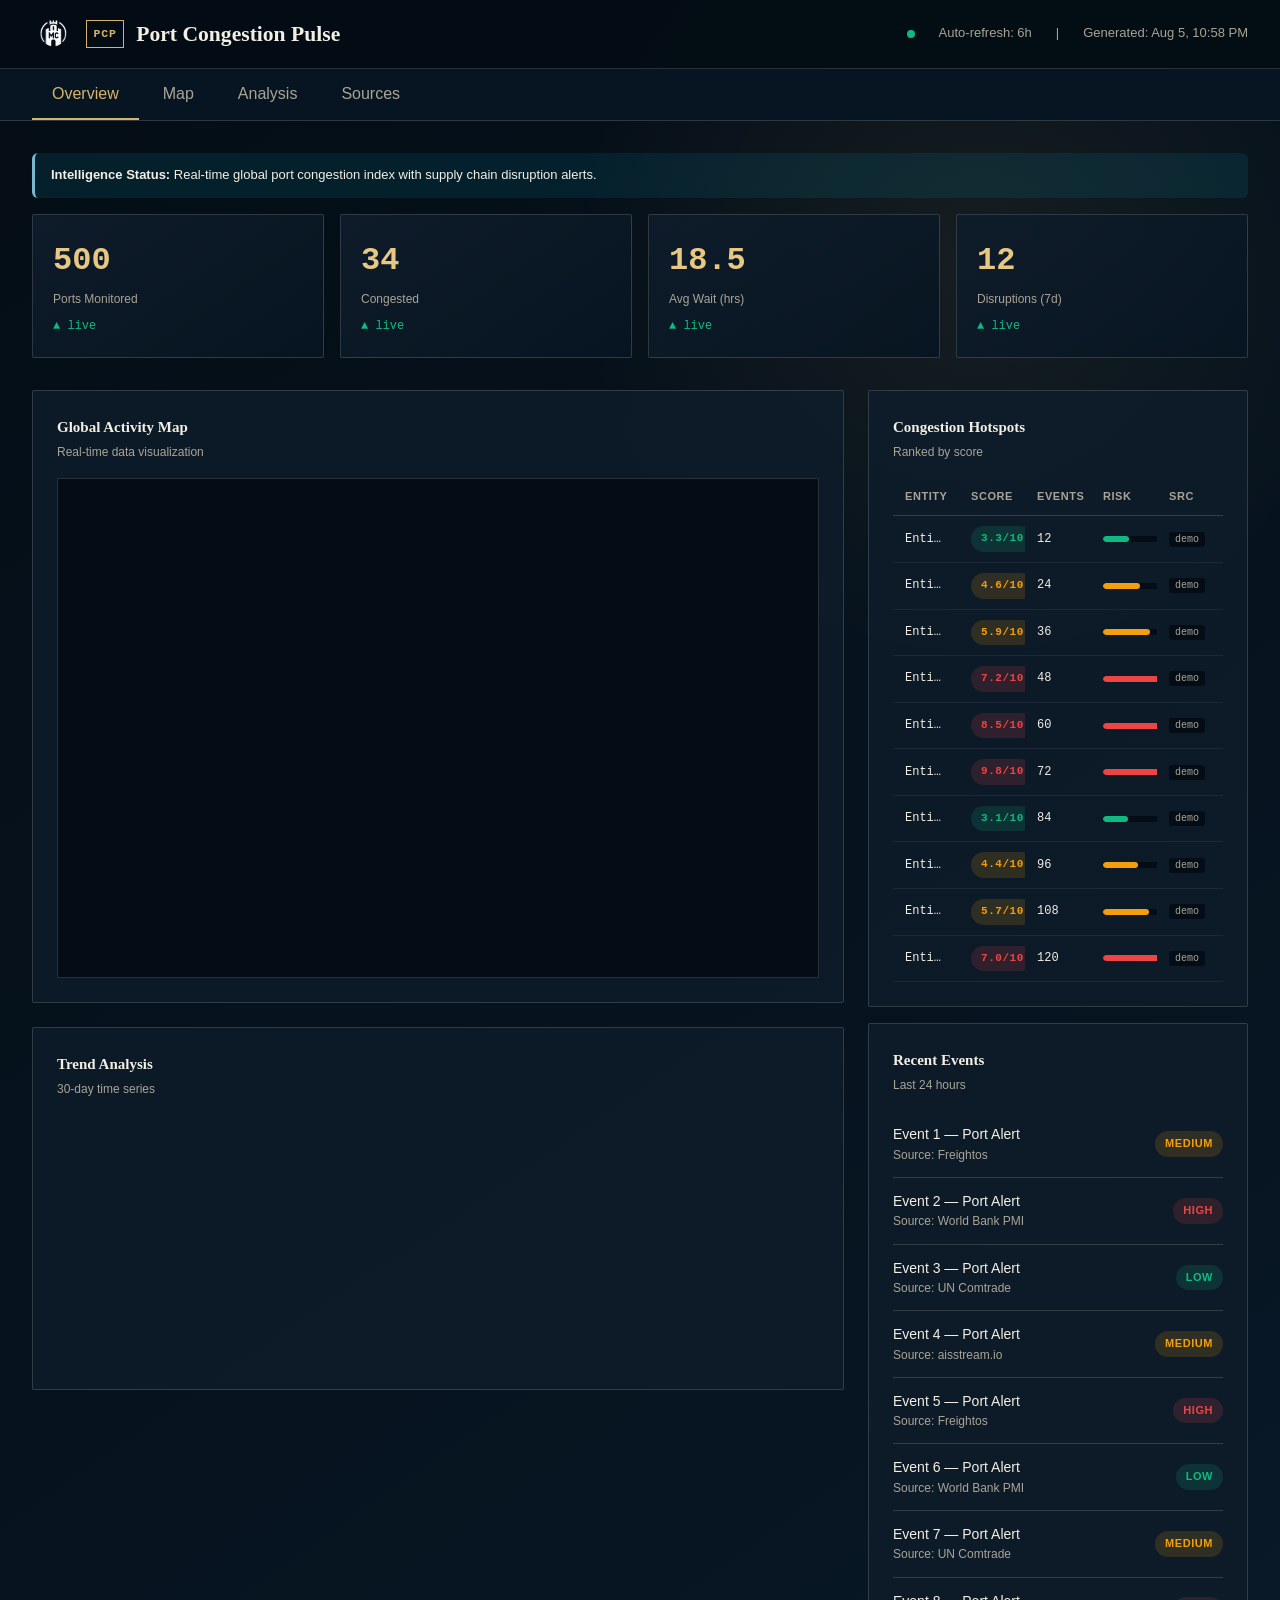
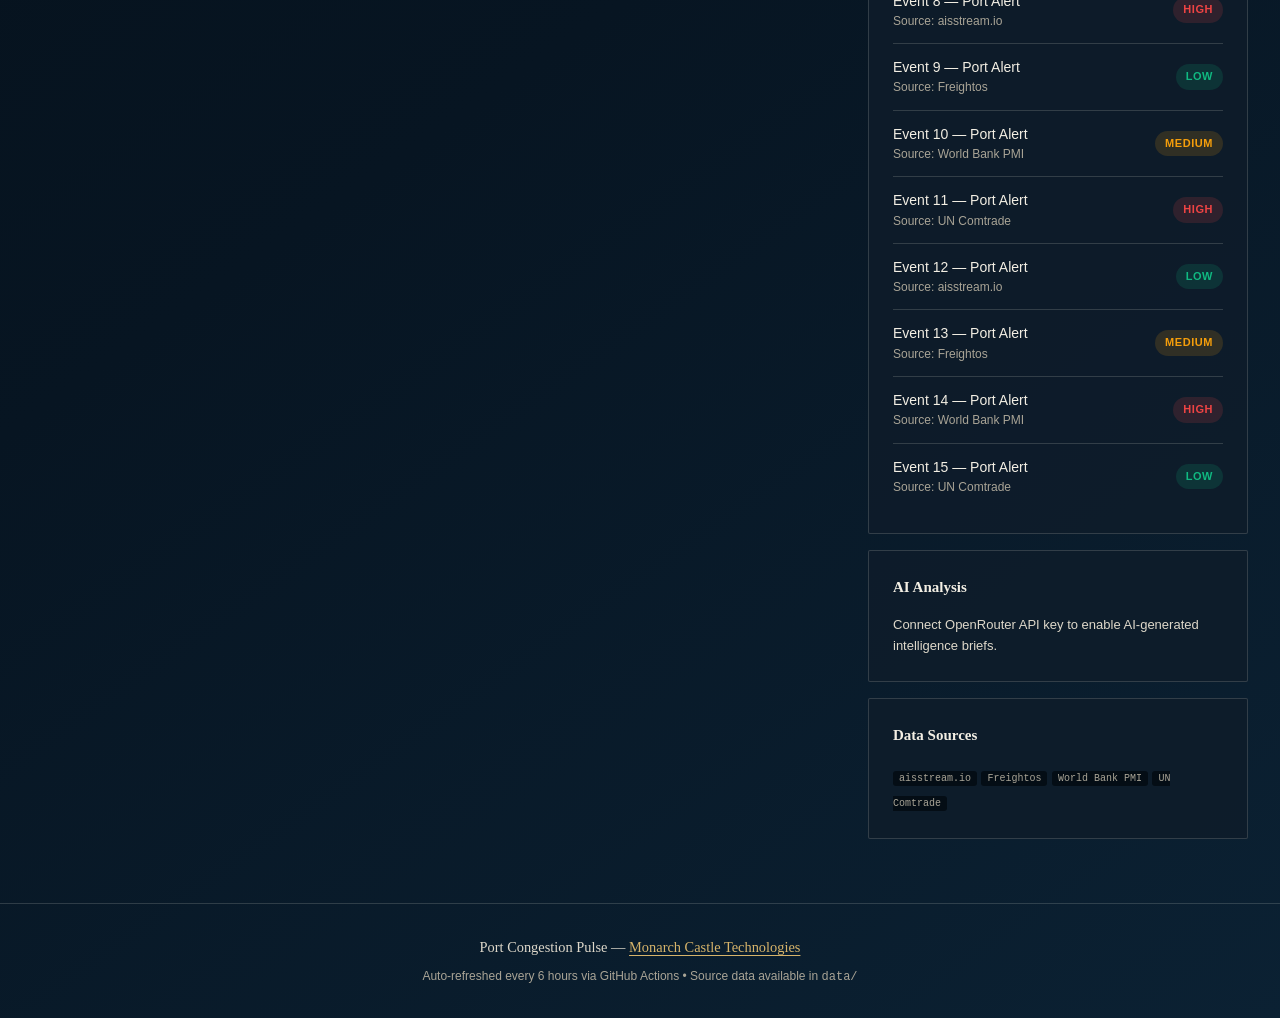
==== index.html @ 61e62e4e "chore: normalize portable repository files" ====
<!DOCTYPE html>
<html lang="en">
<head>
  <meta charset="UTF-8">
  <meta name="viewport" content="width=device-width, initial-scale=1.0">
  <title>Port Congestion Pulse &mdash; MCT Intelligence</title>
  <meta name="description" content="Port congestion, trade-flow, and shipping pressure indicators.">
  <meta name="theme-color" content="#071522">
  <link rel="canonical" href="https://monarchcastletech.github.io/port-congestion-pulse/">
  <link rel="icon" href="assets/mct-mark.png" type="image/png">
  <meta property="og:title" content="Port Congestion Pulse">
  <meta property="og:description" content="Port congestion, trade-flow, and shipping pressure indicators.">
  <meta property="og:type" content="website">
  <meta property="og:url" content="https://monarchcastletech.github.io/port-congestion-pulse/">
  <meta property="og:image" content="https://monarchcastletech.github.io/port-congestion-pulse/assets/mct-mark.png">
  <link rel="stylesheet" href="assets/style.css">
  <script src="https://d3js.org/d3.v7.min.js" defer></script>
</head>
<body data-project="port-congestion-pulse">
  <a class="skip-link" href="#overview">Skip to dashboard</a>
  <header class="header">
    <div class="header-brand">
      <img class="brand-mark" src="assets/mct-mark.png" alt="Monarch Castle Technologies">
      <div class="logo" aria-label="Project code PCP">PCP</div>
      <div>
        <h1>Port Congestion Pulse</h1>
      </div>
    </div>
    <div class="header-meta">
      <div class="live-dot"></div>
      <span>Auto-refresh: 6h</span>
      <span>|</span>
      <span>Generated: <span id="generated-time">&mdash;</span></span>
    </div>
  </header>

  <nav class="nav-tabs" aria-label="Dashboard sections">
    <a class="nav-tab active" href="#overview">Overview</a>
    <a class="nav-tab" href="#map">Map</a>
    <a class="nav-tab" href="#llm-summary">Analysis</a>
    <a class="nav-tab" href="#sources">Sources</a>
  </nav>

  <main class="main" id="overview">
    <div class="alert alert-info">
      <strong>Intelligence Status:</strong> Real-time global port congestion index with supply chain disruption alerts.
    </div>

    <div class="stat-grid">
      <div class="stat-card">
        <div class="stat-value">500</div>
        <div class="stat-label">Ports Monitored</div>
        <div class="stat-delta up">&#9650; live</div>
      </div>
      <div class="stat-card">
        <div class="stat-value">34</div>
        <div class="stat-label">Congested</div>
        <div class="stat-delta up">&#9650; live</div>
      </div>
      <div class="stat-card">
        <div class="stat-value">18.5</div>
        <div class="stat-label">Avg Wait (hrs)</div>
        <div class="stat-delta up">&#9650; live</div>
      </div>
      <div class="stat-card">
        <div class="stat-value">12</div>
        <div class="stat-label">Disruptions (7d)</div>
        <div class="stat-delta up">&#9650; live</div>
      </div>
    </div>

    <div class="grid grid-map">
      <div>
        <div class="card">
          <div class="card-header">
            <div>
              <div class="card-title">Global Activity Map</div>
              <div class="card-subtitle">Real-time data visualization</div>
            </div>
          </div>
          <div class="map-container" id="map"></div>
        </div>

        <div class="card" style="margin-top:1.5rem">
          <div class="card-header">
            <div>
              <div class="card-title">Trend Analysis</div>
              <div class="card-subtitle">30-day time series</div>
            </div>
          </div>
          <div class="chart-container" id="timeseries-chart"></div>
        </div>
      </div>

      <div class="sidebar">
        <div class="card">
          <div class="card-header">
            <div>
              <div class="card-title">Congestion Hotspots</div>
              <div class="card-subtitle">Ranked by score</div>
            </div>
          </div>
          <table class="data-table">
            <thead>
              <tr><th>Entity</th><th>Score</th><th>Events</th><th>Risk</th><th>Src</th></tr>
            </thead>
            <tbody>
          <tr>
            <td>Entity 1</td>
            <td><span class="badge badge-success">3.3/10</span></td>
            <td>12</td>
            <td style="width:120px"><div class="score-bar"><div class="score-bar-fill score-low" style="width:33%"></div></div></td>
            <td><span class="tag-source">demo</span></td>
          </tr>
          <tr>
            <td>Entity 2</td>
            <td><span class="badge badge-warning">4.6/10</span></td>
            <td>24</td>
            <td style="width:120px"><div class="score-bar"><div class="score-bar-fill score-medium" style="width:46%"></div></div></td>
            <td><span class="tag-source">demo</span></td>
          </tr>
          <tr>
            <td>Entity 3</td>
            <td><span class="badge badge-warning">5.9/10</span></td>
            <td>36</td>
            <td style="width:120px"><div class="score-bar"><div class="score-bar-fill score-medium" style="width:59%"></div></div></td>
            <td><span class="tag-source">demo</span></td>
          </tr>
          <tr>
            <td>Entity 4</td>
            <td><span class="badge badge-danger">7.2/10</span></td>
            <td>48</td>
            <td style="width:120px"><div class="score-bar"><div class="score-bar-fill score-high" style="width:72%"></div></div></td>
            <td><span class="tag-source">demo</span></td>
          </tr>
          <tr>
            <td>Entity 5</td>
            <td><span class="badge badge-danger">8.5/10</span></td>
            <td>60</td>
            <td style="width:120px"><div class="score-bar"><div class="score-bar-fill score-high" style="width:85%"></div></div></td>
            <td><span class="tag-source">demo</span></td>
          </tr>
          <tr>
            <td>Entity 6</td>
            <td><span class="badge badge-danger">9.8/10</span></td>
            <td>72</td>
            <td style="width:120px"><div class="score-bar"><div class="score-bar-fill score-high" style="width:98%"></div></div></td>
            <td><span class="tag-source">demo</span></td>
          </tr>
          <tr>
            <td>Entity 7</td>
            <td><span class="badge badge-success">3.1/10</span></td>
            <td>84</td>
            <td style="width:120px"><div class="score-bar"><div class="score-bar-fill score-low" style="width:31%"></div></div></td>
            <td><span class="tag-source">demo</span></td>
          </tr>
          <tr>
            <td>Entity 8</td>
            <td><span class="badge badge-warning">4.4/10</span></td>
            <td>96</td>
            <td style="width:120px"><div class="score-bar"><div class="score-bar-fill score-medium" style="width:44%"></div></div></td>
            <td><span class="tag-source">demo</span></td>
          </tr>
          <tr>
            <td>Entity 9</td>
            <td><span class="badge badge-warning">5.7/10</span></td>
            <td>108</td>
            <td style="width:120px"><div class="score-bar"><div class="score-bar-fill score-medium" style="width:57%"></div></div></td>
            <td><span class="tag-source">demo</span></td>
          </tr>
          <tr>
            <td>Entity 10</td>
            <td><span class="badge badge-danger">7.0/10</span></td>
            <td>120</td>
            <td style="width:120px"><div class="score-bar"><div class="score-bar-fill score-high" style="width:70%"></div></div></td>
            <td><span class="tag-source">demo</span></td>
          </tr>
            </tbody>
          </table>
        </div>

        <div class="card">
          <div class="card-header">
            <div>
              <div class="card-title">Recent Events</div>
              <div class="card-subtitle">Last 24 hours</div>
            </div>
          </div>
          <div class="list-item">
            <div>
              <div class="list-item-title">Event 1 &mdash; Port Alert</div>
              <div class="list-item-meta">Source: Freightos</div>
            </div>
            <span class="badge badge-warning">medium</span>
          </div>
          <div class="list-item">
            <div>
              <div class="list-item-title">Event 2 &mdash; Port Alert</div>
              <div class="list-item-meta">Source: World Bank PMI</div>
            </div>
            <span class="badge badge-danger">high</span>
          </div>
          <div class="list-item">
            <div>
              <div class="list-item-title">Event 3 &mdash; Port Alert</div>
              <div class="list-item-meta">Source: UN Comtrade</div>
            </div>
            <span class="badge badge-success">low</span>
          </div>
          <div class="list-item">
            <div>
              <div class="list-item-title">Event 4 &mdash; Port Alert</div>
              <div class="list-item-meta">Source: aisstream.io</div>
            </div>
            <span class="badge badge-warning">medium</span>
          </div>
          <div class="list-item">
            <div>
              <div class="list-item-title">Event 5 &mdash; Port Alert</div>
              <div class="list-item-meta">Source: Freightos</div>
            </div>
            <span class="badge badge-danger">high</span>
          </div>
          <div class="list-item">
            <div>
              <div class="list-item-title">Event 6 &mdash; Port Alert</div>
              <div class="list-item-meta">Source: World Bank PMI</div>
            </div>
            <span class="badge badge-success">low</span>
          </div>
          <div class="list-item">
            <div>
              <div class="list-item-title">Event 7 &mdash; Port Alert</div>
              <div class="list-item-meta">Source: UN Comtrade</div>
            </div>
            <span class="badge badge-warning">medium</span>
          </div>
          <div class="list-item">
            <div>
              <div class="list-item-title">Event 8 &mdash; Port Alert</div>
              <div class="list-item-meta">Source: aisstream.io</div>
            </div>
            <span class="badge badge-danger">high</span>
          </div>
          <div class="list-item">
            <div>
              <div class="list-item-title">Event 9 &mdash; Port Alert</div>
              <div class="list-item-meta">Source: Freightos</div>
            </div>
            <span class="badge badge-success">low</span>
          </div>
          <div class="list-item">
            <div>
              <div class="list-item-title">Event 10 &mdash; Port Alert</div>
              <div class="list-item-meta">Source: World Bank PMI</div>
            </div>
            <span class="badge badge-warning">medium</span>
          </div>
          <div class="list-item">
            <div>
              <div class="list-item-title">Event 11 &mdash; Port Alert</div>
              <div class="list-item-meta">Source: UN Comtrade</div>
            </div>
            <span class="badge badge-danger">high</span>
          </div>
          <div class="list-item">
            <div>
              <div class="list-item-title">Event 12 &mdash; Port Alert</div>
              <div class="list-item-meta">Source: aisstream.io</div>
            </div>
            <span class="badge badge-success">low</span>
          </div>
          <div class="list-item">
            <div>
              <div class="list-item-title">Event 13 &mdash; Port Alert</div>
              <div class="list-item-meta">Source: Freightos</div>
            </div>
            <span class="badge badge-warning">medium</span>
          </div>
          <div class="list-item">
            <div>
              <div class="list-item-title">Event 14 &mdash; Port Alert</div>
              <div class="list-item-meta">Source: World Bank PMI</div>
            </div>
            <span class="badge badge-danger">high</span>
          </div>
          <div class="list-item">
            <div>
              <div class="list-item-title">Event 15 &mdash; Port Alert</div>
              <div class="list-item-meta">Source: UN Comtrade</div>
            </div>
            <span class="badge badge-success">low</span>
          </div>
        </div>

        <div class="card">
          <div class="card-header">
            <div class="card-title">AI Analysis</div>
          </div>
          <div id="llm-summary" style="font-size:0.8125rem;color:var(--text-secondary)">
            <p>Connect OpenRouter API key to enable AI-generated intelligence briefs.</p>
          </div>
        </div>

        <div class="card">
          <div class="card-header">
            <div class="card-title" id="sources">Data Sources</div>
          </div>
              <span class="tag-source">aisstream.io</span>
              <span class="tag-source">Freightos</span>
              <span class="tag-source">World Bank PMI</span>
              <span class="tag-source">UN Comtrade</span>        </div>
      </div>
    </div>
  </main>

  <footer class="footer">
    <p>Port Congestion Pulse &mdash; <a href="https://monarchcastle.tech/">Monarch Castle Technologies</a></p>
    <p style="margin-top:0.5rem">Auto-refreshed every 6 hours via GitHub Actions &bull; Source data available in <code>data/</code></p>
  </footer>

  <script src="assets/app.js"></script>
</body>
</html>
---- assets/style.css ----
:root {
  --bg-primary: #040d15;
  --bg-secondary: #071522;
  --bg-card: #0f1c2a;
  --bg-hover: #15283a;
  --border: rgba(243, 239, 228, 0.16);
  --text-primary: #f3efe4;
  --text-secondary: #ded8ca;
  --text-muted: #a9a496;
  --accent: #d7b46a;
  --accent-hover: #e7c882;
  --danger: #ef4444;
  --warning: #f59e0b;
  --success: #10b981;
  --info: #77b8cf;
  --font-mono: 'JetBrains Mono', 'Fira Code', monospace;
  --font-sans: Inter, 'Helvetica Neue', Arial, ui-sans-serif, system-ui, sans-serif;
  --font-serif: 'Iowan Old Style', 'Palatino Linotype', 'Book Antiqua', Palatino, Georgia, serif;
  --radius: 2px;
  --shadow: 0 2rem 5rem rgba(0, 0, 0, 0.3);
}

*, *::before, *::after { box-sizing: border-box; margin: 0; padding: 0; }

body {
  font-family: var(--font-sans);
  background:
    radial-gradient(circle at 76% 10%, rgba(215, 180, 106, 0.08), transparent 25rem),
    linear-gradient(145deg, var(--bg-primary), #071522 58%, #0b2133);
  color: var(--text-primary);
  line-height: 1.6;
  min-height: 100vh;
}

a { color: var(--accent); text-decoration: none; }
a:hover { color: var(--accent-hover); }
a:focus-visible, button:focus-visible { outline: 3px solid var(--accent-hover); outline-offset: 3px; }

.header {
  background: rgba(4, 13, 21, 0.94);
  border-bottom: 1px solid var(--border);
  padding: 0.8rem 2rem;
  display: flex;
  align-items: center;
  justify-content: space-between;
  position: sticky;
  top: 0;
  z-index: 100;
}

.header-brand {
  display: flex;
  align-items: center;
  gap: 0.75rem;
}

.header-brand h1 {
  font-family: var(--font-serif);
  font-size: 1.35rem;
  font-weight: 600;
  color: var(--text-primary);
}

.brand-mark {
  width: 42px;
  height: 42px;
  object-fit: contain;
  flex: 0 0 auto;
}

.header-brand .logo {
  min-width: 36px;
  height: 28px;
  border: 1px solid var(--accent);
  border-radius: 0;
  display: flex;
  align-items: center;
  justify-content: center;
  font-weight: 800;
  padding: 0 0.4rem;
  font-size: 0.72rem;
  font-family: var(--font-mono);
  letter-spacing: 0.08em;
  color: var(--accent);
}

.header-meta {
  display: flex;
  align-items: center;
  gap: 1.5rem;
  font-size: 0.8125rem;
  color: var(--text-muted);
}

.header-meta .live-dot {
  width: 8px;
  height: 8px;
  background: var(--success);
  border-radius: 50%;
  animation: pulse 2s infinite;
}

@keyframes pulse {
  0%, 100% { opacity: 1; }
  50% { opacity: 0.4; }
}

.nav-tabs {
  display: flex;
  gap: 0.25rem;
  background: var(--bg-secondary);
  border-bottom: 1px solid var(--border);
  padding: 0 2rem;
}

.nav-tab {
  padding: 0.75rem 1.25rem;
  font-size: 0.875rem;
  color: var(--text-muted);
  border-bottom: 2px solid transparent;
  cursor: pointer;
  border-top: 0;
  border-left: 0;
  border-right: 0;
  background: transparent;
  font: inherit;
  transition: all 0.2s;
}

.nav-tab:hover { color: var(--text-primary); }
.nav-tab.active { color: var(--accent); border-bottom-color: var(--accent); }

.main { padding: 2rem; max-width: 1600px; margin: 0 auto; overflow-x: hidden; }

.grid { display: grid; gap: 1.5rem; }
.grid-2 { grid-template-columns: repeat(2, 1fr); }
.grid-3 { grid-template-columns: repeat(3, 1fr); }
.grid-4 { grid-template-columns: repeat(4, 1fr); }
.grid-map { grid-template-columns: 1fr 380px; align-items: start; min-width: 0; }
.grid-map > div:first-child { min-width: 0; overflow: hidden; }

@media (max-width: 1024px) {
  .grid-2, .grid-3, .grid-4 { grid-template-columns: 1fr; }
  .grid-map { grid-template-columns: 1fr; }
}

.card {
  background: rgba(15, 28, 42, 0.86);
  border: 1px solid var(--border);
  border-radius: var(--radius);
  padding: 1.5rem;
  overflow-x: auto;
}

.card-header {
  display: flex;
  align-items: center;
  justify-content: space-between;
  margin-bottom: 1rem;
}

.card-title {
  font-family: var(--font-serif);
  font-size: 0.9375rem;
  font-weight: 600;
  color: var(--text-primary);
}

.card-subtitle {
  font-size: 0.75rem;
  color: var(--text-muted);
  margin-top: 0.25rem;
}

.stat-grid {
  display: grid;
  grid-template-columns: repeat(4, 1fr);
  gap: 1rem;
  margin-bottom: 2rem;
}

@media (max-width: 768px) { .stat-grid { grid-template-columns: repeat(2, 1fr); } }

.stat-card {
  background: linear-gradient(145deg, rgba(15, 28, 42, 0.96), rgba(7, 21, 34, 0.9));
  border: 1px solid var(--border);
  border-radius: var(--radius);
  padding: 1.25rem;
}

.stat-value {
  font-size: 2rem;
  font-weight: 700;
  color: var(--accent-hover);
  font-family: var(--font-mono);
}

.stat-label {
  font-size: 0.75rem;
  color: var(--text-muted);
  margin-top: 0.25rem;
}

.stat-delta {
  font-size: 0.75rem;
  margin-top: 0.5rem;
  font-family: var(--font-mono);
}

.stat-delta.up { color: var(--success); }
.stat-delta.down { color: var(--danger); }
.stat-delta.neutral { color: var(--text-muted); }

.badge {
  display: inline-flex;
  align-items: center;
  gap: 0.375rem;
  padding: 0.25rem 0.625rem;
  font-size: 0.6875rem;
  font-weight: 600;
  border-radius: 999px;
  text-transform: uppercase;
  letter-spacing: 0.05em;
}

.badge-danger { background: rgba(239,68,68,0.15); color: var(--danger); }
.badge-warning { background: rgba(245,158,11,0.15); color: var(--warning); }
.badge-success { background: rgba(16,185,129,0.15); color: var(--success); }
.badge-info { background: rgba(6,182,212,0.15); color: var(--info); }

.map-container {
  background: var(--bg-primary);
  border: 1px solid var(--border);
  border-radius: var(--radius);
  height: 500px;
  position: relative;
  overflow: hidden;
  width: 100%;
}

.map-container svg { width: 100%; height: 100%; }

.sidebar {
  display: flex;
  flex-direction: column;
  gap: 1rem;
  min-width: 0;
}

.list-item {
  display: flex;
  align-items: center;
  justify-content: space-between;
  padding: 0.75rem 0;
  border-bottom: 1px solid var(--border);
}

.list-item:last-child { border-bottom: none; }

.list-item-title { font-size: 0.875rem; font-weight: 500; overflow: hidden; text-overflow: ellipsis; white-space: nowrap; max-width: 220px; }
.list-item-meta { font-size: 0.75rem; color: var(--text-muted); }

.data-table {
  width: 100%;
  border-collapse: collapse;
  font-size: 0.8125rem;
  table-layout: fixed;
}

.data-table th {
  text-align: left;
  padding: 0.625rem 0.75rem;
  color: var(--text-muted);
  font-weight: 600;
  font-size: 0.6875rem;
  text-transform: uppercase;
  letter-spacing: 0.05em;
  border-bottom: 1px solid var(--border);
}

.data-table td {
  padding: 0.625rem 0.75rem;
  border-bottom: 1px solid rgba(45,55,72,0.5);
  font-family: var(--font-mono);
  font-size: 0.75rem;
  max-width: 180px;
  overflow: hidden;
  text-overflow: ellipsis;
  white-space: nowrap;
}

.data-table tr:hover td { background: var(--bg-hover); }

.score-bar {
  height: 6px;
  background: var(--bg-primary);
  border-radius: 3px;
  overflow: hidden;
  flex: 1;
  min-width: 80px;
}

.score-bar-fill {
  height: 100%;
  border-radius: 3px;
  transition: width 0.5s ease;
}

.score-high { background: var(--danger); }
.score-medium { background: var(--warning); }
.score-low { background: var(--success); }

.chart-container {
  height: 250px;
  position: relative;
}

.chart-container svg { width: 100%; height: 100%; }
.chart-empty { display: grid; height: 100%; place-items: center; color: var(--text-muted); font-family: var(--font-mono); font-size: 0.75rem; }

.footer {
  text-align: center;
  padding: 2rem;
  color: var(--text-muted);
  font-size: 0.75rem;
  border-top: 1px solid var(--border);
  margin-top: 2rem;
}

.footer p:first-child { color: var(--text-secondary); font-family: var(--font-serif); font-size: 0.9rem; }
.footer a { text-decoration: underline; text-underline-offset: 0.2em; }

.tag-source {
  font-size: 0.625rem;
  color: var(--text-muted);
  font-family: var(--font-mono);
  background: var(--bg-primary);
  padding: 0.125rem 0.375rem;
  border-radius: 3px;
}

.btn {
  display: inline-flex;
  align-items: center;
  gap: 0.5rem;
  padding: 0.5rem 1rem;
  font-size: 0.8125rem;
  font-weight: 500;
  border-radius: 6px;
  border: 1px solid var(--border);
  background: var(--bg-card);
  color: var(--text-primary);
  cursor: pointer;
  transition: all 0.2s;
}

.btn:hover { background: var(--bg-hover); border-color: var(--accent); }
.btn-primary { background: var(--accent); border-color: var(--accent); color: white; }
.btn-primary:hover { background: var(--accent-hover); }

.alert {
  padding: 0.75rem 1rem;
  border-radius: 6px;
  font-size: 0.8125rem;
  margin-bottom: 1rem;
  border-left: 3px solid;
}

.alert-info { background: rgba(6,182,212,0.1); border-color: var(--info); }
.alert-warning { background: rgba(245,158,11,0.1); border-color: var(--warning); }
.alert-danger { background: rgba(239,68,68,0.1); border-color: var(--danger); }

.axis text { fill: var(--text-muted); font-size: 10px; }
.axis path, .axis line { stroke: var(--border); }

.tooltip {
  position: absolute;
  background: var(--bg-secondary);
  border: 1px solid var(--border);
  border-radius: 6px;
  padding: 0.75rem;
  font-size: 0.75rem;
  pointer-events: none;
  z-index: 1000;
  box-shadow: var(--shadow);
  max-width: 250px;
}

.skip-link { position: fixed; left: 1rem; top: -5rem; z-index: 1001; padding: 0.75rem 1rem; color: var(--bg-primary); background: var(--accent-hover); }
.skip-link:focus { top: 1rem; }

@media (max-width: 720px) {
  .header { position: static; padding: 0.8rem 1rem; align-items: flex-start; }
  .header-meta { gap: 0.6rem; flex-wrap: wrap; justify-content: flex-end; }
  .header-meta span:nth-of-type(2) { display: none; }
  .nav-tabs { padding: 0 0.5rem; overflow-x: auto; }
  .nav-tab { padding: 0.7rem 0.9rem; white-space: nowrap; }
  .main { padding: 1rem; }
  .card { padding: 1rem; }
}

@media (prefers-reduced-motion: reduce) {
  *, *::before, *::after { scroll-behavior: auto !important; animation-duration: 0.01ms !important; animation-iteration-count: 1 !important; transition-duration: 0.01ms !important; }
}
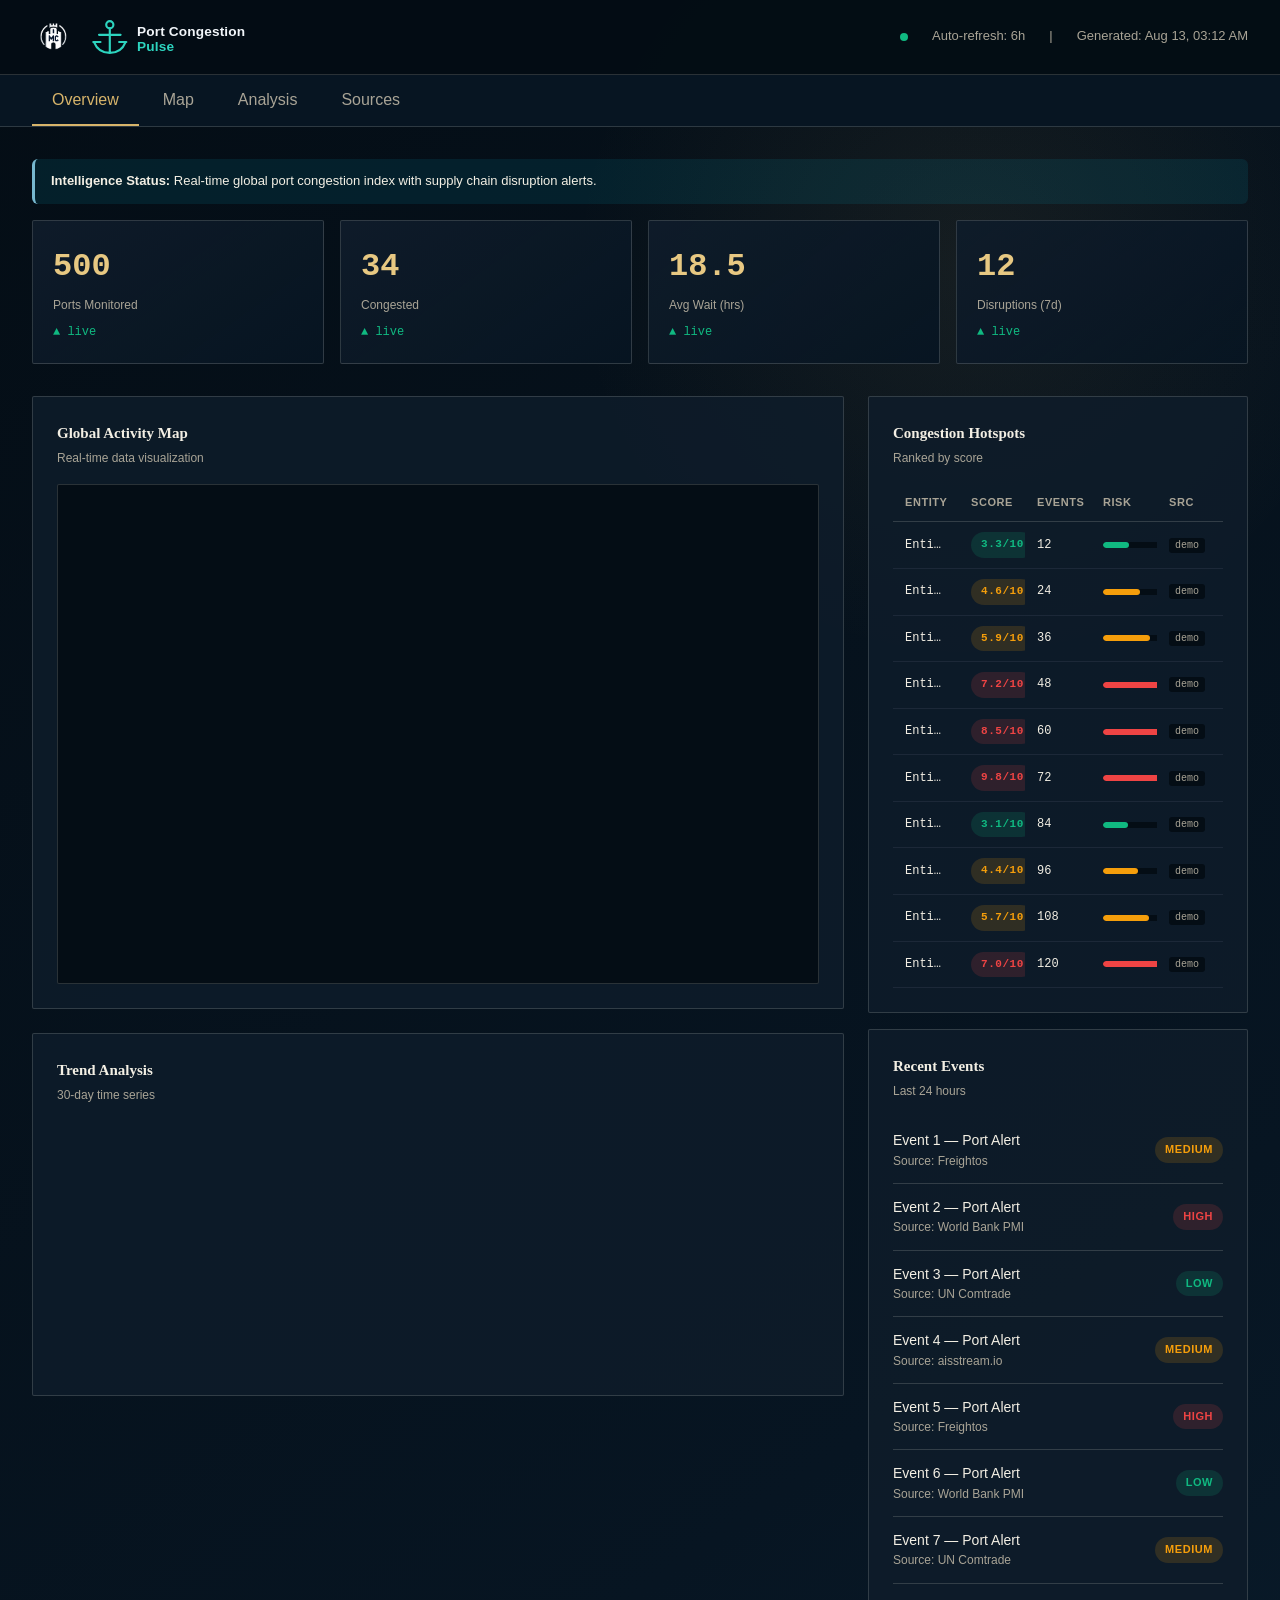
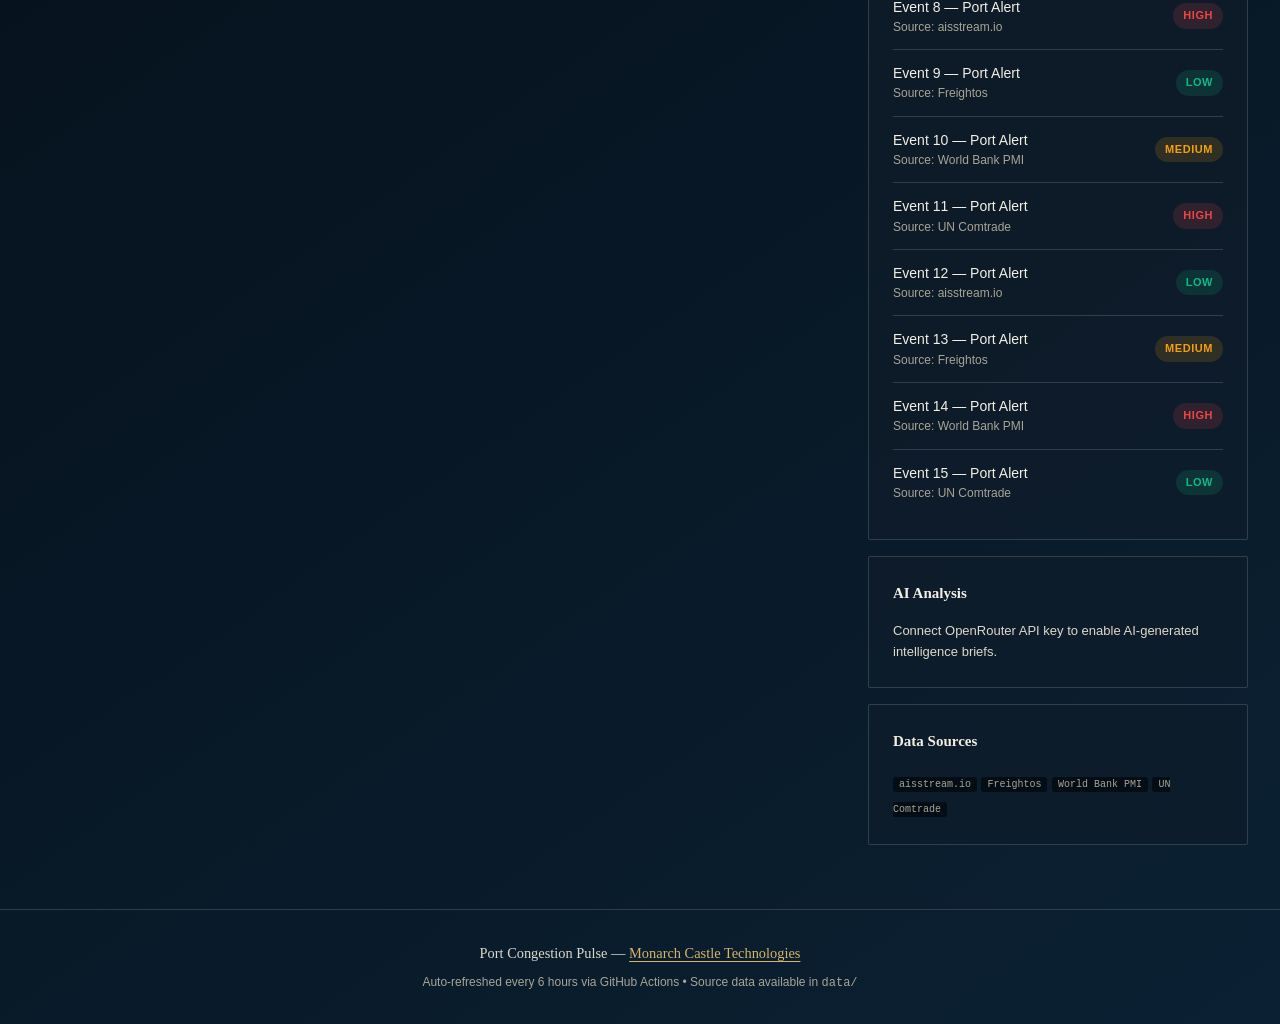
==== commit 02d636ce: "feat: add product identity and deployment guard" ====
--- a/index.html
+++ b/index.html
@@ -7,7 +7,7 @@
   <meta name="description" content="Port congestion, trade-flow, and shipping pressure indicators.">
   <meta name="theme-color" content="#071522">
   <link rel="canonical" href="https://monarchcastletech.github.io/port-congestion-pulse/">
-  <link rel="icon" href="assets/mct-mark.png" type="image/png">
+  <link rel="icon" href="assets/product-logo.svg" type="image/svg+xml">
   <meta property="og:title" content="Port Congestion Pulse">
   <meta property="og:description" content="Port congestion, trade-flow, and shipping pressure indicators.">
   <meta property="og:type" content="website">
@@ -21,9 +21,9 @@
   <header class="header">
     <div class="header-brand">
       <img class="brand-mark" src="assets/mct-mark.png" alt="Monarch Castle Technologies">
-      <div class="logo" aria-label="Project code PCP">PCP</div>
+      <img class="product-logo" src="assets/product-logo.svg" alt="Port Congestion Pulse">
       <div>
-        <h1>Port Congestion Pulse</h1>
+        <h1 class="visually-hidden">Port Congestion Pulse</h1>
       </div>
     </div>
     <div class="header-meta">
--- a/assets/style.css
+++ b/assets/style.css
@@ -68,21 +68,8 @@
   flex: 0 0 auto;
 }
 
-.header-brand .logo {
-  min-width: 36px;
-  height: 28px;
-  border: 1px solid var(--accent);
-  border-radius: 0;
-  display: flex;
-  align-items: center;
-  justify-content: center;
-  font-weight: 800;
-  padding: 0 0.4rem;
-  font-size: 0.72rem;
-  font-family: var(--font-mono);
-  letter-spacing: 0.08em;
-  color: var(--accent);
-}
+.product-logo { width: clamp(180px, 23vw, 260px); height: 48px; object-fit: contain; object-position: left center; }
+.visually-hidden { position: absolute; width: 1px; height: 1px; padding: 0; margin: -1px; overflow: hidden; clip: rect(0 0 0 0); white-space: nowrap; border: 0; }
 
 .header-meta {
   display: flex;
@@ -391,6 +378,7 @@
 
 @media (max-width: 720px) {
   .header { position: static; padding: 0.8rem 1rem; align-items: flex-start; }
+  .product-logo { width: clamp(150px, 48vw, 220px); height: 42px; }
   .header-meta { gap: 0.6rem; flex-wrap: wrap; justify-content: flex-end; }
   .header-meta span:nth-of-type(2) { display: none; }
   .nav-tabs { padding: 0 0.5rem; overflow-x: auto; }
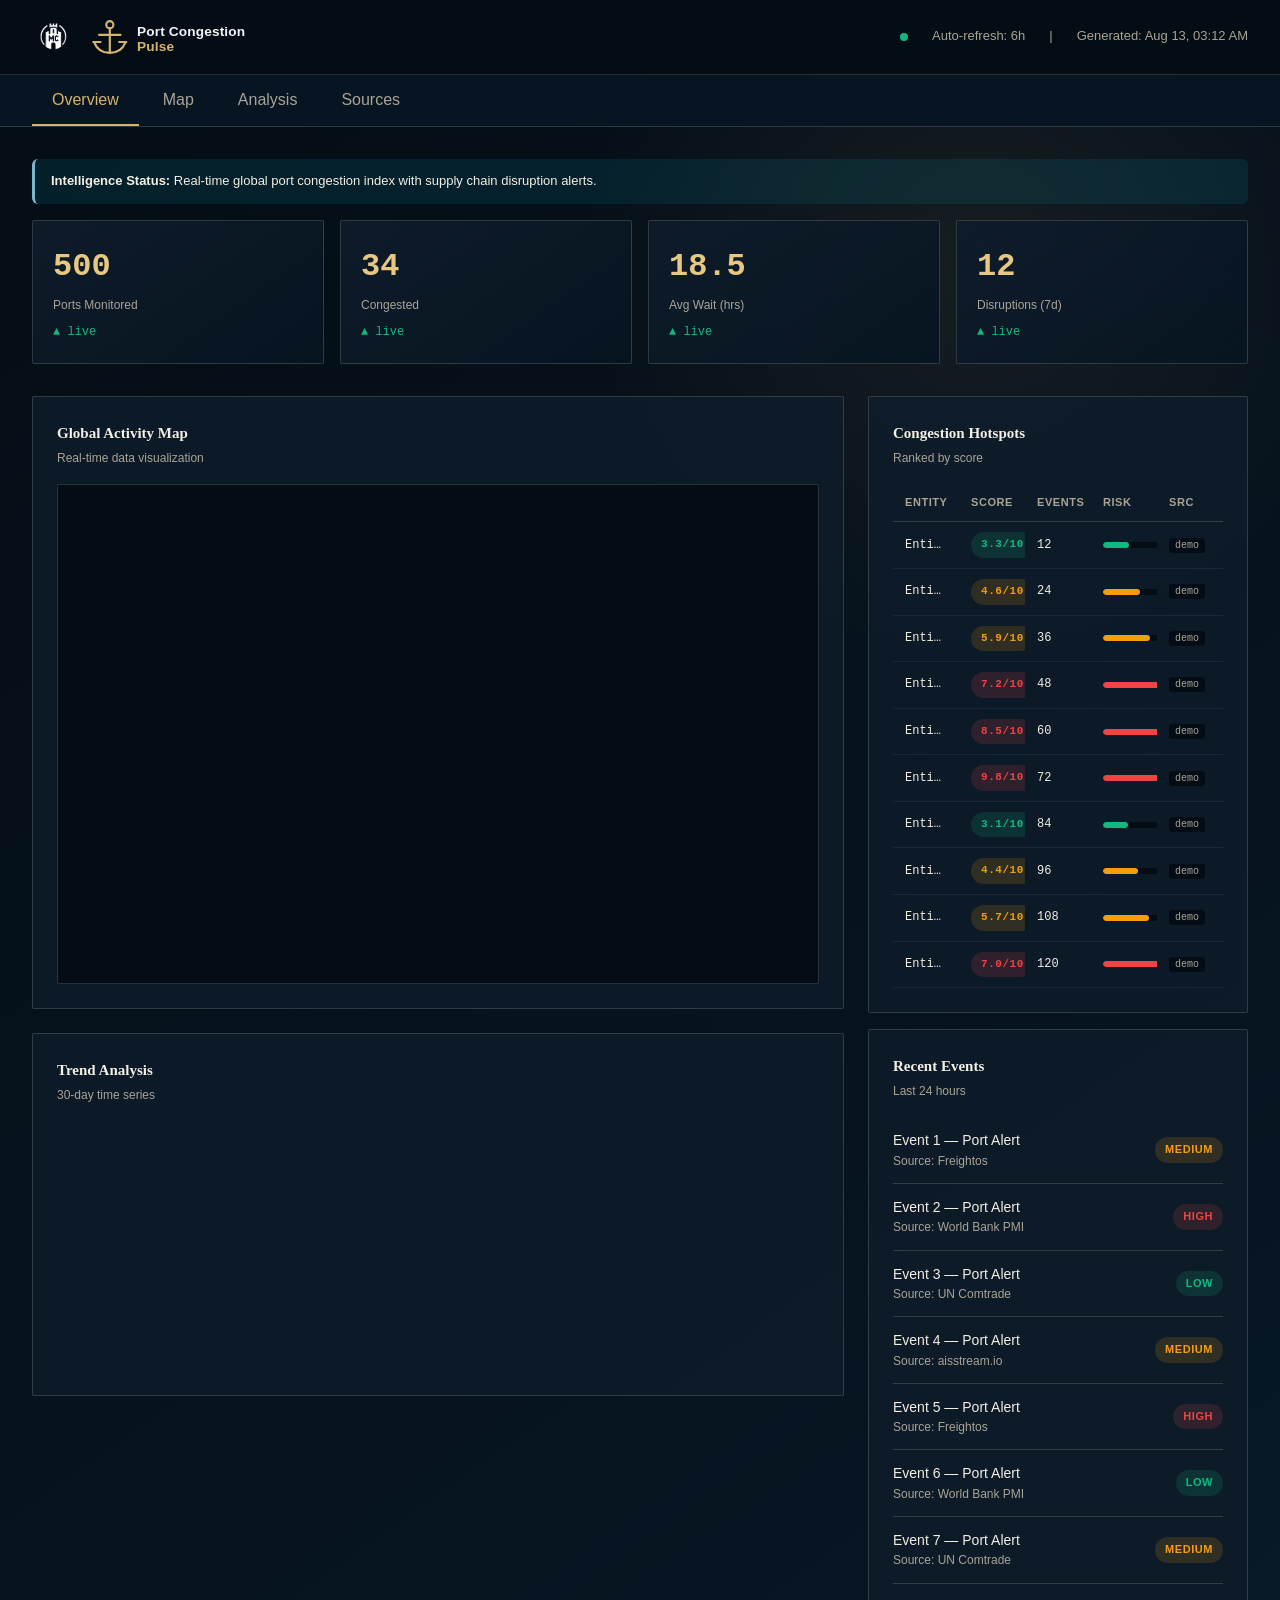
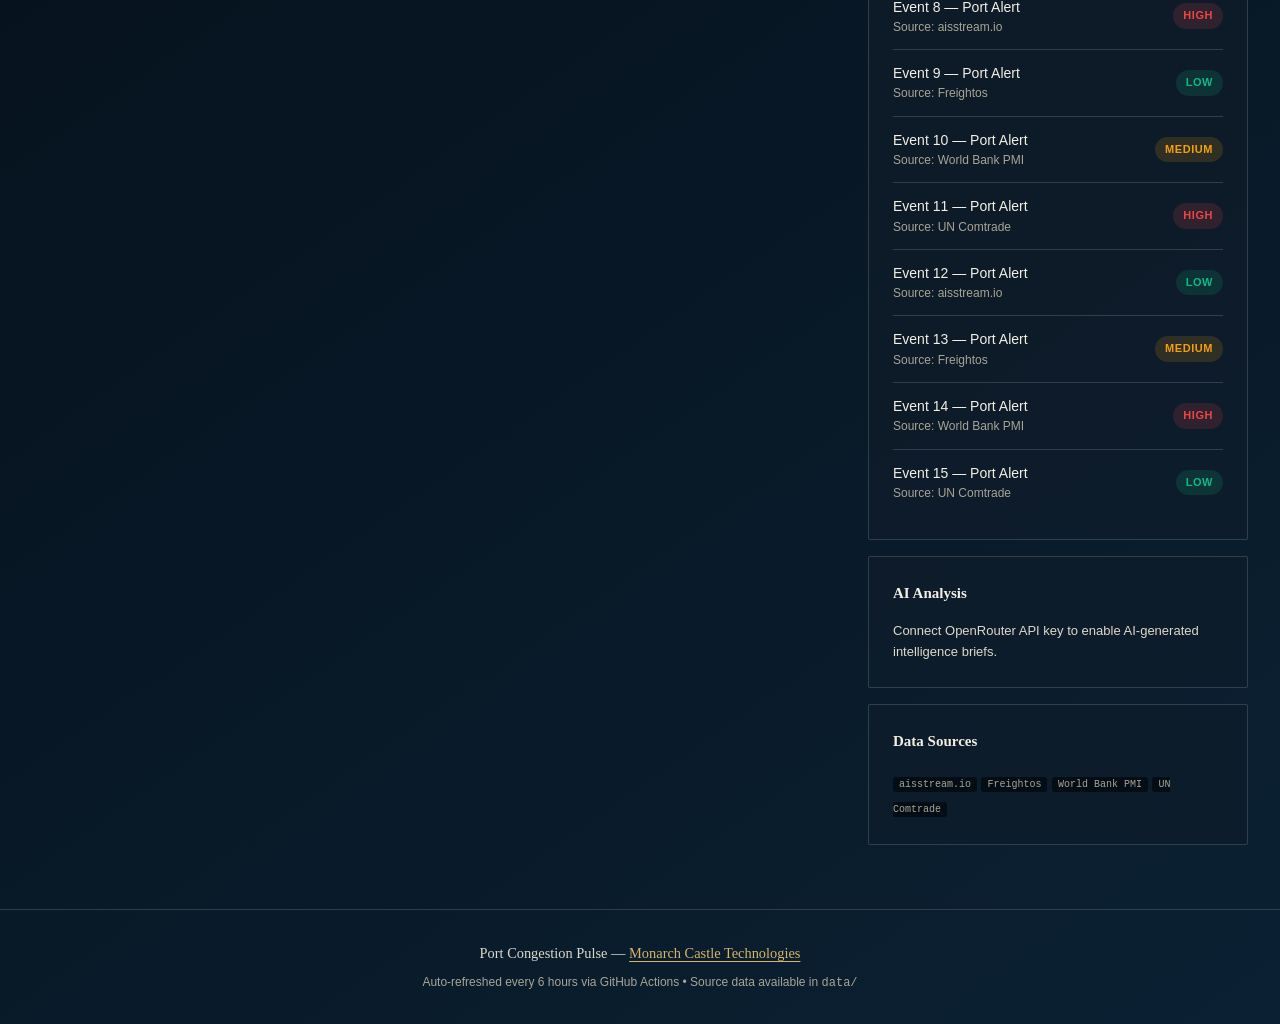
==== commit ba3bad9d: "fix: refresh cached transparent logo" ====
--- a/index.html
+++ b/index.html
@@ -7,7 +7,7 @@
   <meta name="description" content="Port congestion, trade-flow, and shipping pressure indicators.">
   <meta name="theme-color" content="#071522">
   <link rel="canonical" href="https://monarchcastletech.github.io/port-congestion-pulse/">
-  <link rel="icon" href="assets/product-logo.svg" type="image/svg+xml">
+  <link rel="icon" href="assets/product-logo.svg?v=2" type="image/svg+xml">
   <meta property="og:title" content="Port Congestion Pulse">
   <meta property="og:description" content="Port congestion, trade-flow, and shipping pressure indicators.">
   <meta property="og:type" content="website">
@@ -21,7 +21,7 @@
   <header class="header">
     <div class="header-brand">
       <img class="brand-mark" src="assets/mct-mark.png" alt="Monarch Castle Technologies">
-      <img class="product-logo" src="assets/product-logo.svg" alt="Port Congestion Pulse">
+      <img class="product-logo" src="assets/product-logo.svg?v=2" alt="Port Congestion Pulse">
       <div>
         <h1 class="visually-hidden">Port Congestion Pulse</h1>
       </div>
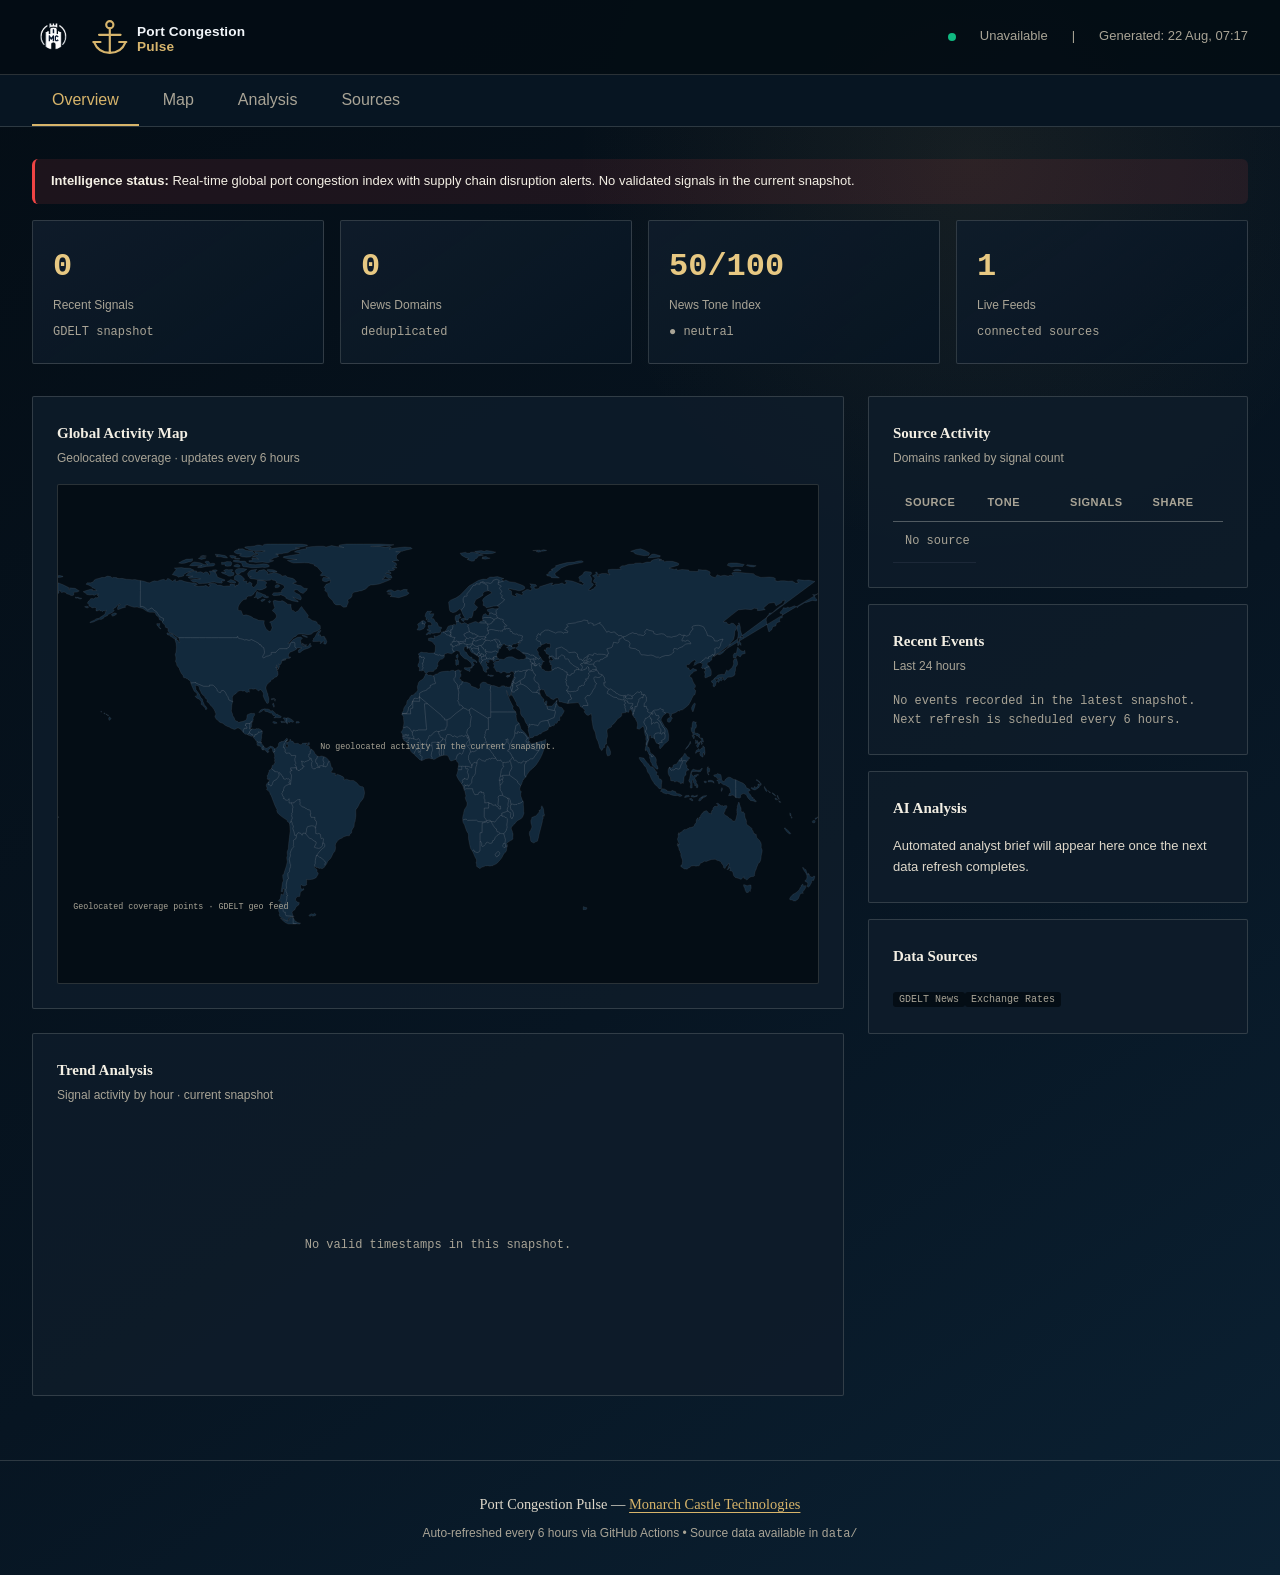
==== commit 8b28f293: "fix: data-driven dashboard, self-hosted world map, resilient pipeline" ====
--- a/index.html
+++ b/index.html
@@ -14,7 +14,6 @@
   <meta property="og:url" content="https://monarchcastletech.github.io/port-congestion-pulse/">
   <meta property="og:image" content="https://monarchcastletech.github.io/port-congestion-pulse/assets/mct-mark.png">
   <link rel="stylesheet" href="assets/style.css">
-  <script src="https://d3js.org/d3.v7.min.js" defer></script>
 </head>
 <body data-project="port-congestion-pulse">
   <a class="skip-link" href="#overview">Skip to dashboard</a>
@@ -28,7 +27,7 @@
     </div>
     <div class="header-meta">
       <div class="live-dot"></div>
-      <span>Auto-refresh: 6h</span>
+      <span id="data-mode">Auto-refresh: 6h</span>
       <span>|</span>
       <span>Generated: <span id="generated-time">&mdash;</span></span>
     </div>
@@ -42,32 +41,11 @@
   </nav>
 
   <main class="main" id="overview">
-    <div class="alert alert-info">
+    <div class="alert alert-info" id="status-message">
       <strong>Intelligence Status:</strong> Real-time global port congestion index with supply chain disruption alerts.
     </div>
 
-    <div class="stat-grid">
-      <div class="stat-card">
-        <div class="stat-value">500</div>
-        <div class="stat-label">Ports Monitored</div>
-        <div class="stat-delta up">&#9650; live</div>
-      </div>
-      <div class="stat-card">
-        <div class="stat-value">34</div>
-        <div class="stat-label">Congested</div>
-        <div class="stat-delta up">&#9650; live</div>
-      </div>
-      <div class="stat-card">
-        <div class="stat-value">18.5</div>
-        <div class="stat-label">Avg Wait (hrs)</div>
-        <div class="stat-delta up">&#9650; live</div>
-      </div>
-      <div class="stat-card">
-        <div class="stat-value">12</div>
-        <div class="stat-label">Disruptions (7d)</div>
-        <div class="stat-delta up">&#9650; live</div>
-      </div>
-    </div>
+    <div class="stat-grid" id="stat-grid"></div>
 
     <div class="grid grid-map">
       <div>
@@ -75,7 +53,7 @@
           <div class="card-header">
             <div>
               <div class="card-title">Global Activity Map</div>
-              <div class="card-subtitle">Real-time data visualization</div>
+              <div class="card-subtitle">Geolocated coverage · updates every 6 hours</div>
             </div>
           </div>
           <div class="map-container" id="map"></div>
@@ -85,7 +63,7 @@
           <div class="card-header">
             <div>
               <div class="card-title">Trend Analysis</div>
-              <div class="card-subtitle">30-day time series</div>
+              <div class="card-subtitle">Signal activity by hour · current snapshot</div>
             </div>
           </div>
           <div class="chart-container" id="timeseries-chart"></div>
@@ -96,85 +74,15 @@
         <div class="card">
           <div class="card-header">
             <div>
-              <div class="card-title">Congestion Hotspots</div>
-              <div class="card-subtitle">Ranked by score</div>
+              <div class="card-title">Source Activity</div>
+              <div class="card-subtitle">Domains ranked by signal count</div>
             </div>
           </div>
           <table class="data-table">
             <thead>
-              <tr><th>Entity</th><th>Score</th><th>Events</th><th>Risk</th><th>Src</th></tr>
+              <tr><th>Source</th><th>Tone</th><th>Signals</th><th>Share</th></tr>
             </thead>
-            <tbody>
-          <tr>
-            <td>Entity 1</td>
-            <td><span class="badge badge-success">3.3/10</span></td>
-            <td>12</td>
-            <td style="width:120px"><div class="score-bar"><div class="score-bar-fill score-low" style="width:33%"></div></div></td>
-            <td><span class="tag-source">demo</span></td>
-          </tr>
-          <tr>
-            <td>Entity 2</td>
-            <td><span class="badge badge-warning">4.6/10</span></td>
-            <td>24</td>
-            <td style="width:120px"><div class="score-bar"><div class="score-bar-fill score-medium" style="width:46%"></div></div></td>
-            <td><span class="tag-source">demo</span></td>
-          </tr>
-          <tr>
-            <td>Entity 3</td>
-            <td><span class="badge badge-warning">5.9/10</span></td>
-            <td>36</td>
-            <td style="width:120px"><div class="score-bar"><div class="score-bar-fill score-medium" style="width:59%"></div></div></td>
-            <td><span class="tag-source">demo</span></td>
-          </tr>
-          <tr>
-            <td>Entity 4</td>
-            <td><span class="badge badge-danger">7.2/10</span></td>
-            <td>48</td>
-            <td style="width:120px"><div class="score-bar"><div class="score-bar-fill score-high" style="width:72%"></div></div></td>
-            <td><span class="tag-source">demo</span></td>
-          </tr>
-          <tr>
-            <td>Entity 5</td>
-            <td><span class="badge badge-danger">8.5/10</span></td>
-            <td>60</td>
-            <td style="width:120px"><div class="score-bar"><div class="score-bar-fill score-high" style="width:85%"></div></div></td>
-            <td><span class="tag-source">demo</span></td>
-          </tr>
-          <tr>
-            <td>Entity 6</td>
-            <td><span class="badge badge-danger">9.8/10</span></td>
-            <td>72</td>
-            <td style="width:120px"><div class="score-bar"><div class="score-bar-fill score-high" style="width:98%"></div></div></td>
-            <td><span class="tag-source">demo</span></td>
-          </tr>
-          <tr>
-            <td>Entity 7</td>
-            <td><span class="badge badge-success">3.1/10</span></td>
-            <td>84</td>
-            <td style="width:120px"><div class="score-bar"><div class="score-bar-fill score-low" style="width:31%"></div></div></td>
-            <td><span class="tag-source">demo</span></td>
-          </tr>
-          <tr>
-            <td>Entity 8</td>
-            <td><span class="badge badge-warning">4.4/10</span></td>
-            <td>96</td>
-            <td style="width:120px"><div class="score-bar"><div class="score-bar-fill score-medium" style="width:44%"></div></div></td>
-            <td><span class="tag-source">demo</span></td>
-          </tr>
-          <tr>
-            <td>Entity 9</td>
-            <td><span class="badge badge-warning">5.7/10</span></td>
-            <td>108</td>
-            <td style="width:120px"><div class="score-bar"><div class="score-bar-fill score-medium" style="width:57%"></div></div></td>
-            <td><span class="tag-source">demo</span></td>
-          </tr>
-          <tr>
-            <td>Entity 10</td>
-            <td><span class="badge badge-danger">7.0/10</span></td>
-            <td>120</td>
-            <td style="width:120px"><div class="score-bar"><div class="score-bar-fill score-high" style="width:70%"></div></div></td>
-            <td><span class="tag-source">demo</span></td>
-          </tr>
+            <tbody id="entity-rows">
             </tbody>
           </table>
         </div>
@@ -186,119 +94,17 @@
               <div class="card-subtitle">Last 24 hours</div>
             </div>
           </div>
-          <div class="list-item">
-            <div>
-              <div class="list-item-title">Event 1 &mdash; Port Alert</div>
-              <div class="list-item-meta">Source: Freightos</div>
-            </div>
-            <span class="badge badge-warning">medium</span>
-          </div>
-          <div class="list-item">
-            <div>
-              <div class="list-item-title">Event 2 &mdash; Port Alert</div>
-              <div class="list-item-meta">Source: World Bank PMI</div>
-            </div>
-            <span class="badge badge-danger">high</span>
-          </div>
-          <div class="list-item">
-            <div>
-              <div class="list-item-title">Event 3 &mdash; Port Alert</div>
-              <div class="list-item-meta">Source: UN Comtrade</div>
-            </div>
-            <span class="badge badge-success">low</span>
-          </div>
-          <div class="list-item">
-            <div>
-              <div class="list-item-title">Event 4 &mdash; Port Alert</div>
-              <div class="list-item-meta">Source: aisstream.io</div>
-            </div>
-            <span class="badge badge-warning">medium</span>
-          </div>
-          <div class="list-item">
-            <div>
-              <div class="list-item-title">Event 5 &mdash; Port Alert</div>
-              <div class="list-item-meta">Source: Freightos</div>
-            </div>
-            <span class="badge badge-danger">high</span>
-          </div>
-          <div class="list-item">
-            <div>
-              <div class="list-item-title">Event 6 &mdash; Port Alert</div>
-              <div class="list-item-meta">Source: World Bank PMI</div>
-            </div>
-            <span class="badge badge-success">low</span>
-          </div>
-          <div class="list-item">
-            <div>
-              <div class="list-item-title">Event 7 &mdash; Port Alert</div>
-              <div class="list-item-meta">Source: UN Comtrade</div>
-            </div>
-            <span class="badge badge-warning">medium</span>
-          </div>
-          <div class="list-item">
-            <div>
-              <div class="list-item-title">Event 8 &mdash; Port Alert</div>
-              <div class="list-item-meta">Source: aisstream.io</div>
-            </div>
-            <span class="badge badge-danger">high</span>
-          </div>
-          <div class="list-item">
-            <div>
-              <div class="list-item-title">Event 9 &mdash; Port Alert</div>
-              <div class="list-item-meta">Source: Freightos</div>
-            </div>
-            <span class="badge badge-success">low</span>
-          </div>
-          <div class="list-item">
-            <div>
-              <div class="list-item-title">Event 10 &mdash; Port Alert</div>
-              <div class="list-item-meta">Source: World Bank PMI</div>
-            </div>
-            <span class="badge badge-warning">medium</span>
-          </div>
-          <div class="list-item">
-            <div>
-              <div class="list-item-title">Event 11 &mdash; Port Alert</div>
-              <div class="list-item-meta">Source: UN Comtrade</div>
-            </div>
-            <span class="badge badge-danger">high</span>
-          </div>
-          <div class="list-item">
-            <div>
-              <div class="list-item-title">Event 12 &mdash; Port Alert</div>
-              <div class="list-item-meta">Source: aisstream.io</div>
-            </div>
-            <span class="badge badge-success">low</span>
-          </div>
-          <div class="list-item">
-            <div>
-              <div class="list-item-title">Event 13 &mdash; Port Alert</div>
-              <div class="list-item-meta">Source: Freightos</div>
-            </div>
-            <span class="badge badge-warning">medium</span>
-          </div>
-          <div class="list-item">
-            <div>
-              <div class="list-item-title">Event 14 &mdash; Port Alert</div>
-              <div class="list-item-meta">Source: World Bank PMI</div>
-            </div>
-            <span class="badge badge-danger">high</span>
-          </div>
-          <div class="list-item">
-            <div>
-              <div class="list-item-title">Event 15 &mdash; Port Alert</div>
-              <div class="list-item-meta">Source: UN Comtrade</div>
-            </div>
-            <span class="badge badge-success">low</span>
-          </div>
+          <div id="event-list"></div>
         </div>
+
+        
 
         <div class="card">
           <div class="card-header">
             <div class="card-title">AI Analysis</div>
           </div>
           <div id="llm-summary" style="font-size:0.8125rem;color:var(--text-secondary)">
-            <p>Connect OpenRouter API key to enable AI-generated intelligence briefs.</p>
+            <p>Automated analyst brief will appear here once the next data refresh completes.</p>
           </div>
         </div>
 
@@ -306,10 +112,13 @@
           <div class="card-header">
             <div class="card-title" id="sources">Data Sources</div>
           </div>
-              <span class="tag-source">aisstream.io</span>
+              <div id="source-tags">
+        <span class="tag-source">aisstream.io</span>
               <span class="tag-source">Freightos</span>
               <span class="tag-source">World Bank PMI</span>
-              <span class="tag-source">UN Comtrade</span>        </div>
+              <span class="tag-source">UN Comtrade</span>
+      </div>
+      </div>
       </div>
     </div>
   </main>
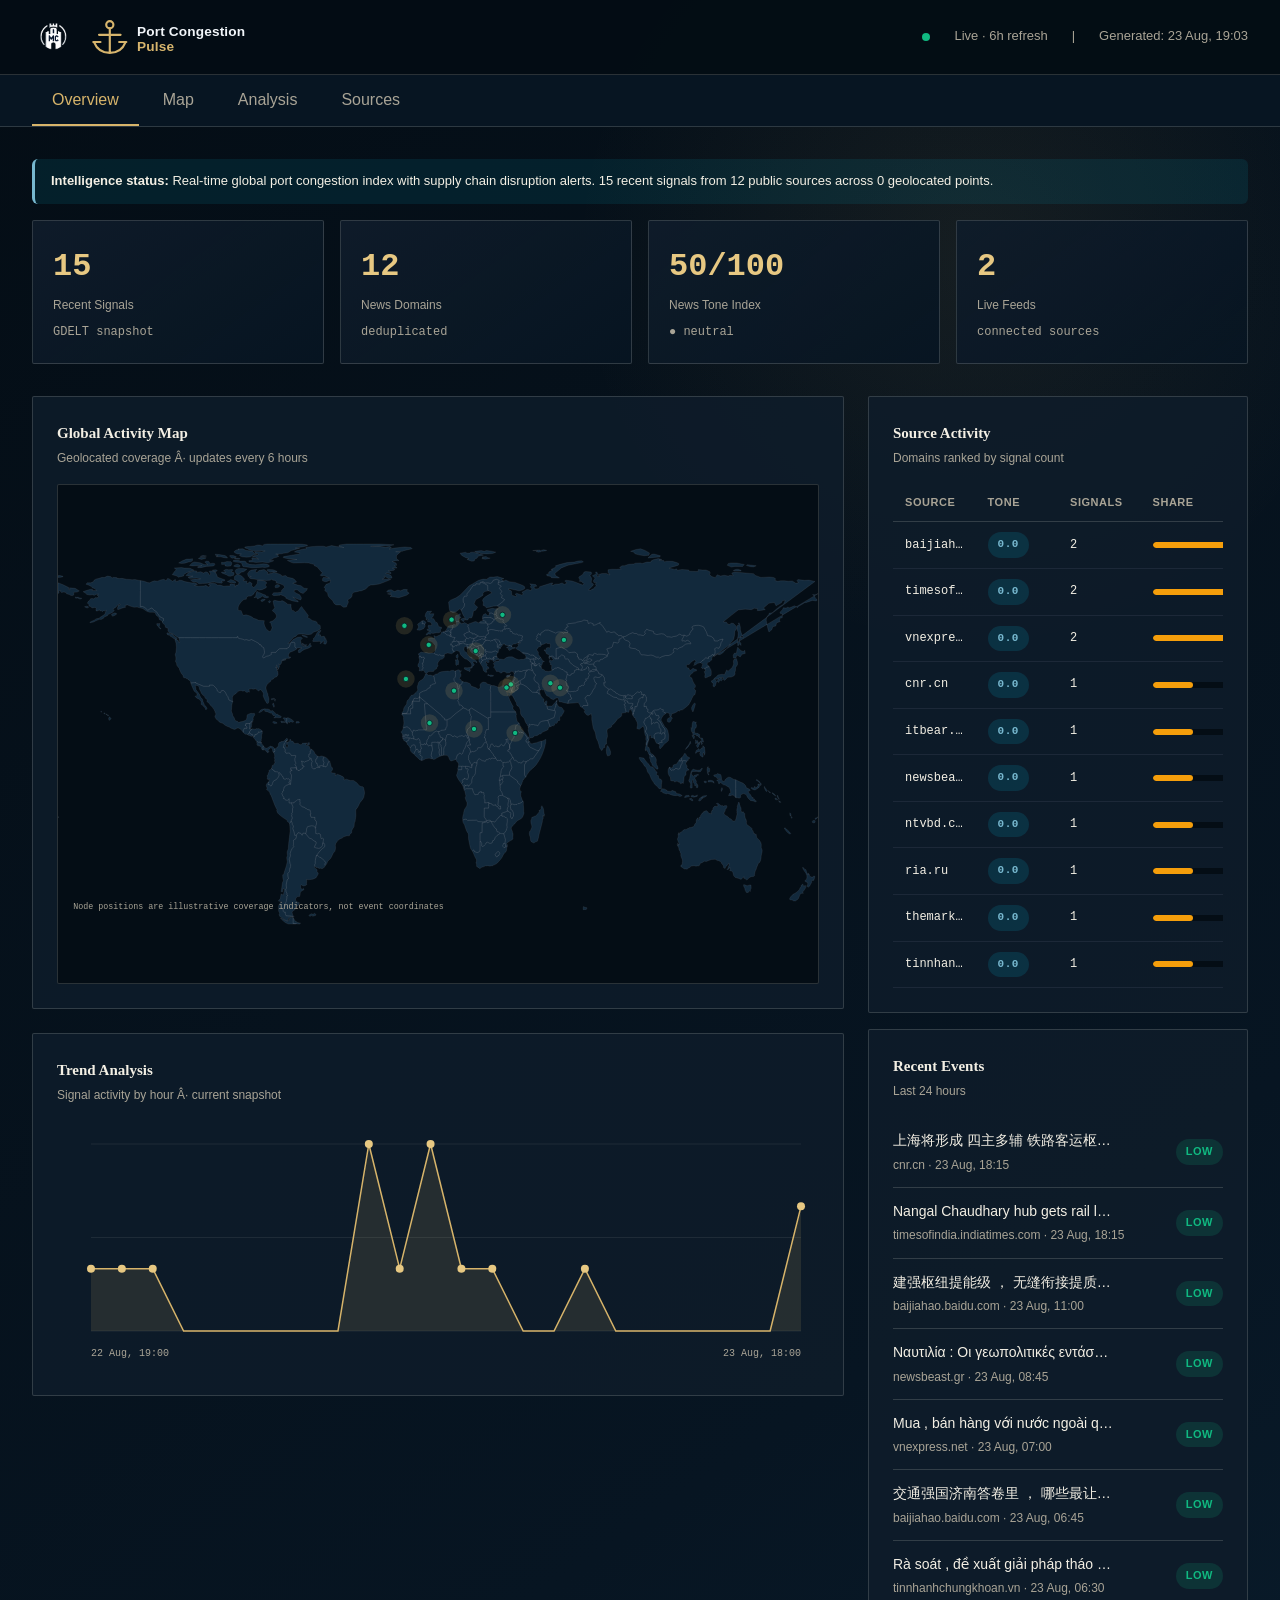
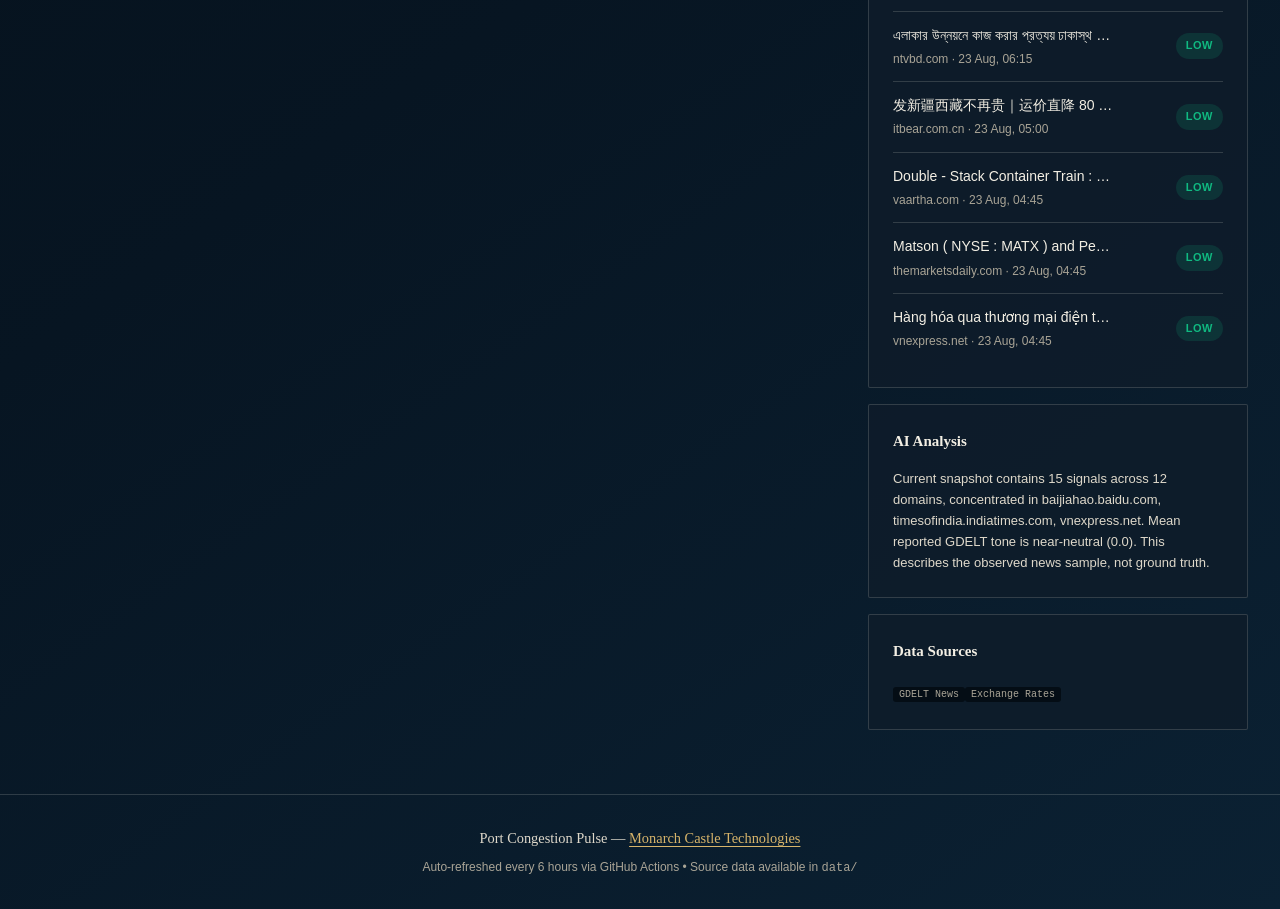
==== commit 8db600d5: "refactor: remove GDELT, Google News RSS as primary source; nemotron-first LLM chain" ====
--- a/index.html
+++ b/index.html
@@ -1,4 +1,4 @@
-<!DOCTYPE html>
+﻿<!DOCTYPE html>
 <html lang="en">
 <head>
   <meta charset="UTF-8">
@@ -53,7 +53,7 @@
           <div class="card-header">
             <div>
               <div class="card-title">Global Activity Map</div>
-              <div class="card-subtitle">Geolocated coverage · updates every 6 hours</div>
+              <div class="card-subtitle">Geolocated coverage Â· updates every 6 hours</div>
             </div>
           </div>
           <div class="map-container" id="map"></div>
@@ -63,7 +63,7 @@
           <div class="card-header">
             <div>
               <div class="card-title">Trend Analysis</div>
-              <div class="card-subtitle">Signal activity by hour · current snapshot</div>
+              <div class="card-subtitle">Signal activity by hour Â· current snapshot</div>
             </div>
           </div>
           <div class="chart-container" id="timeseries-chart"></div>
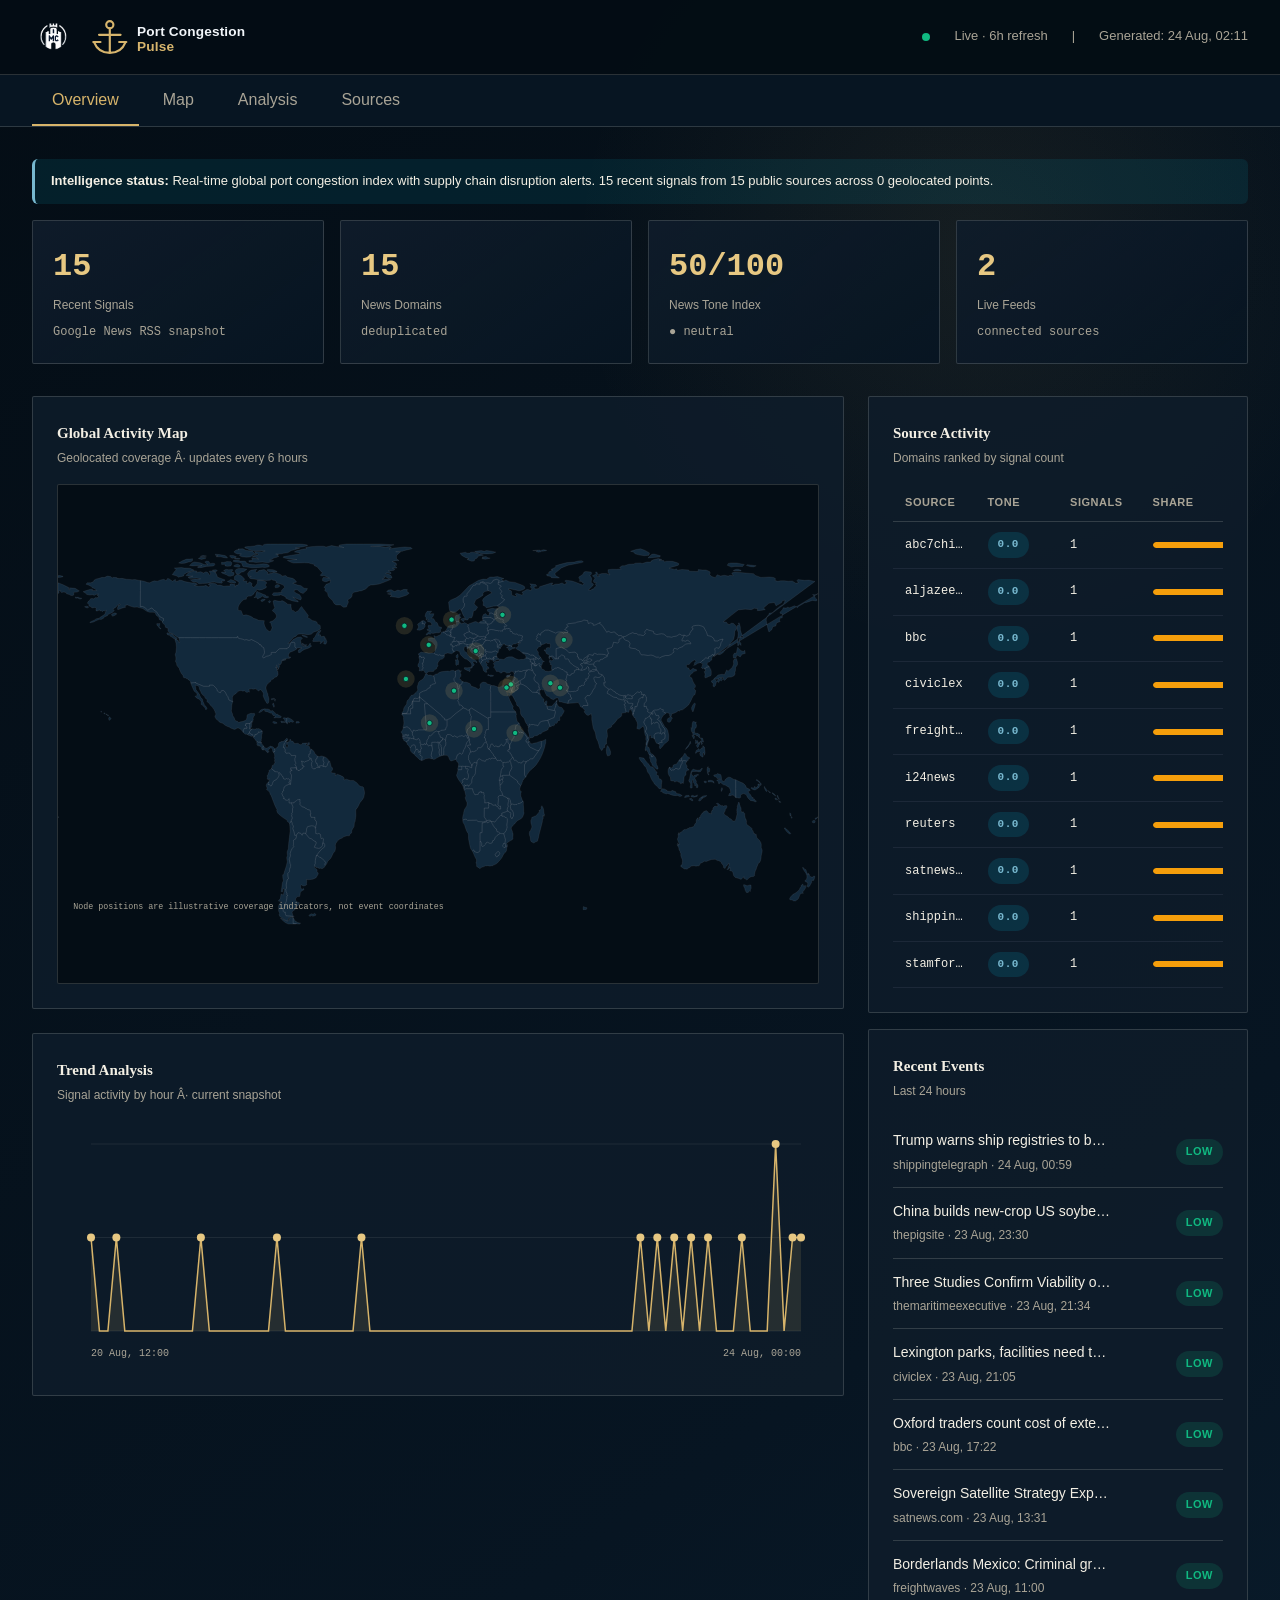
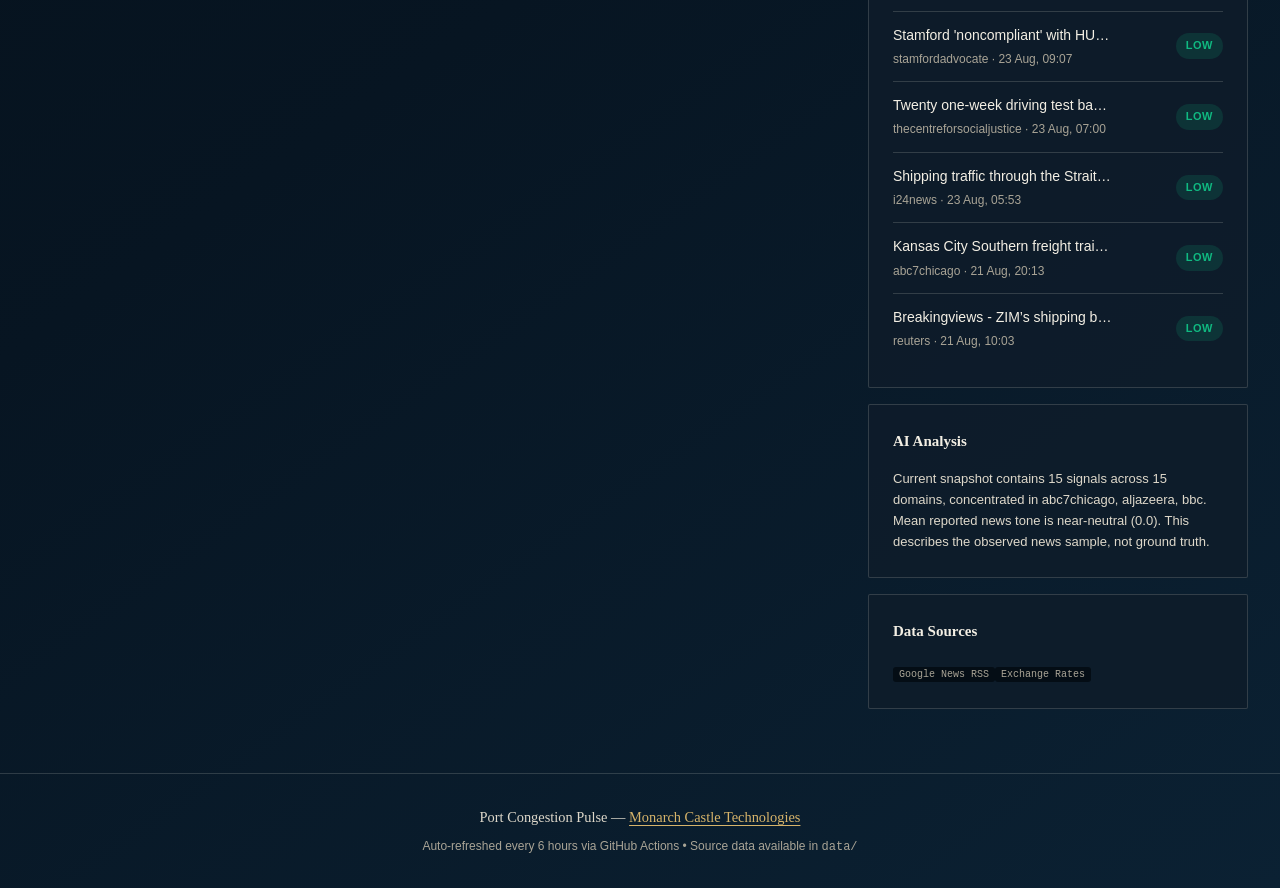
==== commit 03decee6: "fix: retire legacy domain references and stale source labels" ====
--- a/index.html
+++ b/index.html
@@ -1,4 +1,4 @@
-﻿<!DOCTYPE html>
+<!DOCTYPE html>
 <html lang="en">
 <head>
   <meta charset="UTF-8">
@@ -124,7 +124,7 @@
   </main>
 
   <footer class="footer">
-    <p>Port Congestion Pulse &mdash; <a href="https://monarchcastle.tech/">Monarch Castle Technologies</a></p>
+    <p>Port Congestion Pulse &mdash; <a href="https://monarchcastletech.github.io/">Monarch Castle Technologies</a></p>
     <p style="margin-top:0.5rem">Auto-refreshed every 6 hours via GitHub Actions &bull; Source data available in <code>data/</code></p>
   </footer>
 
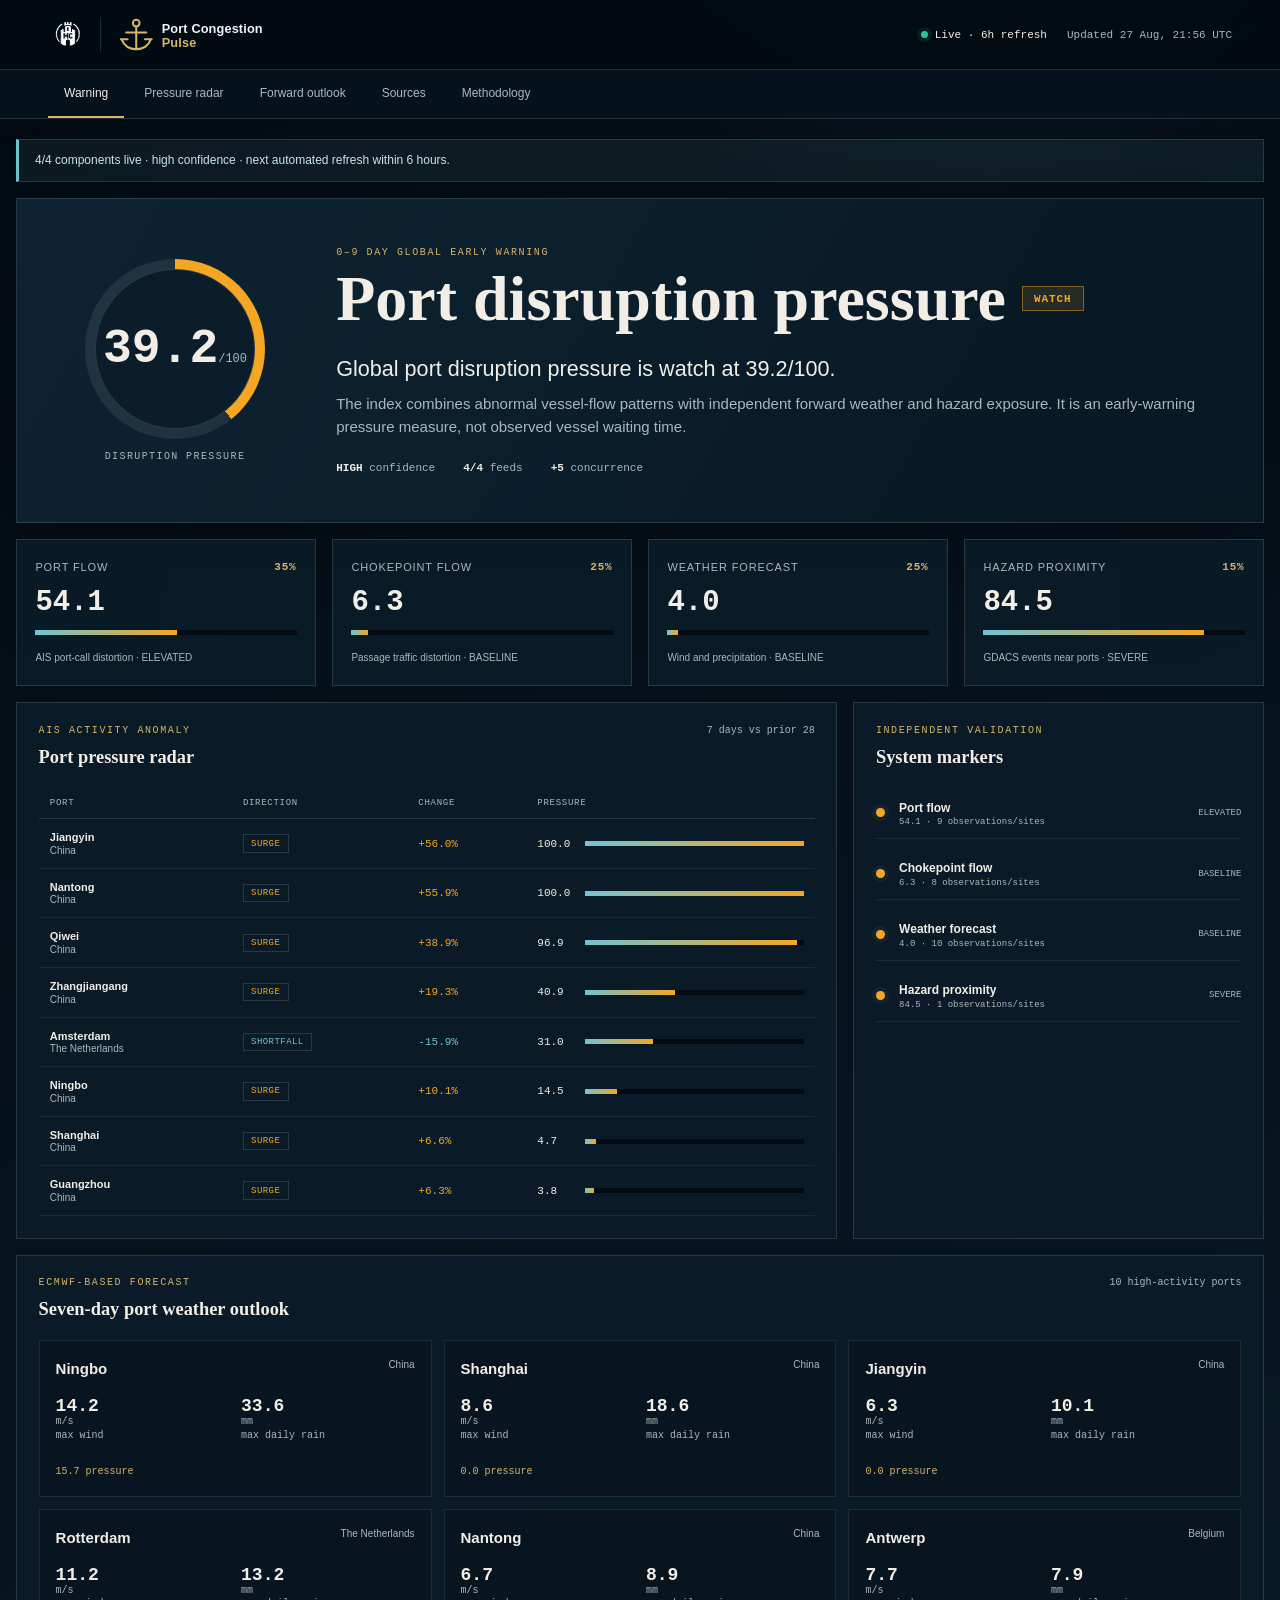
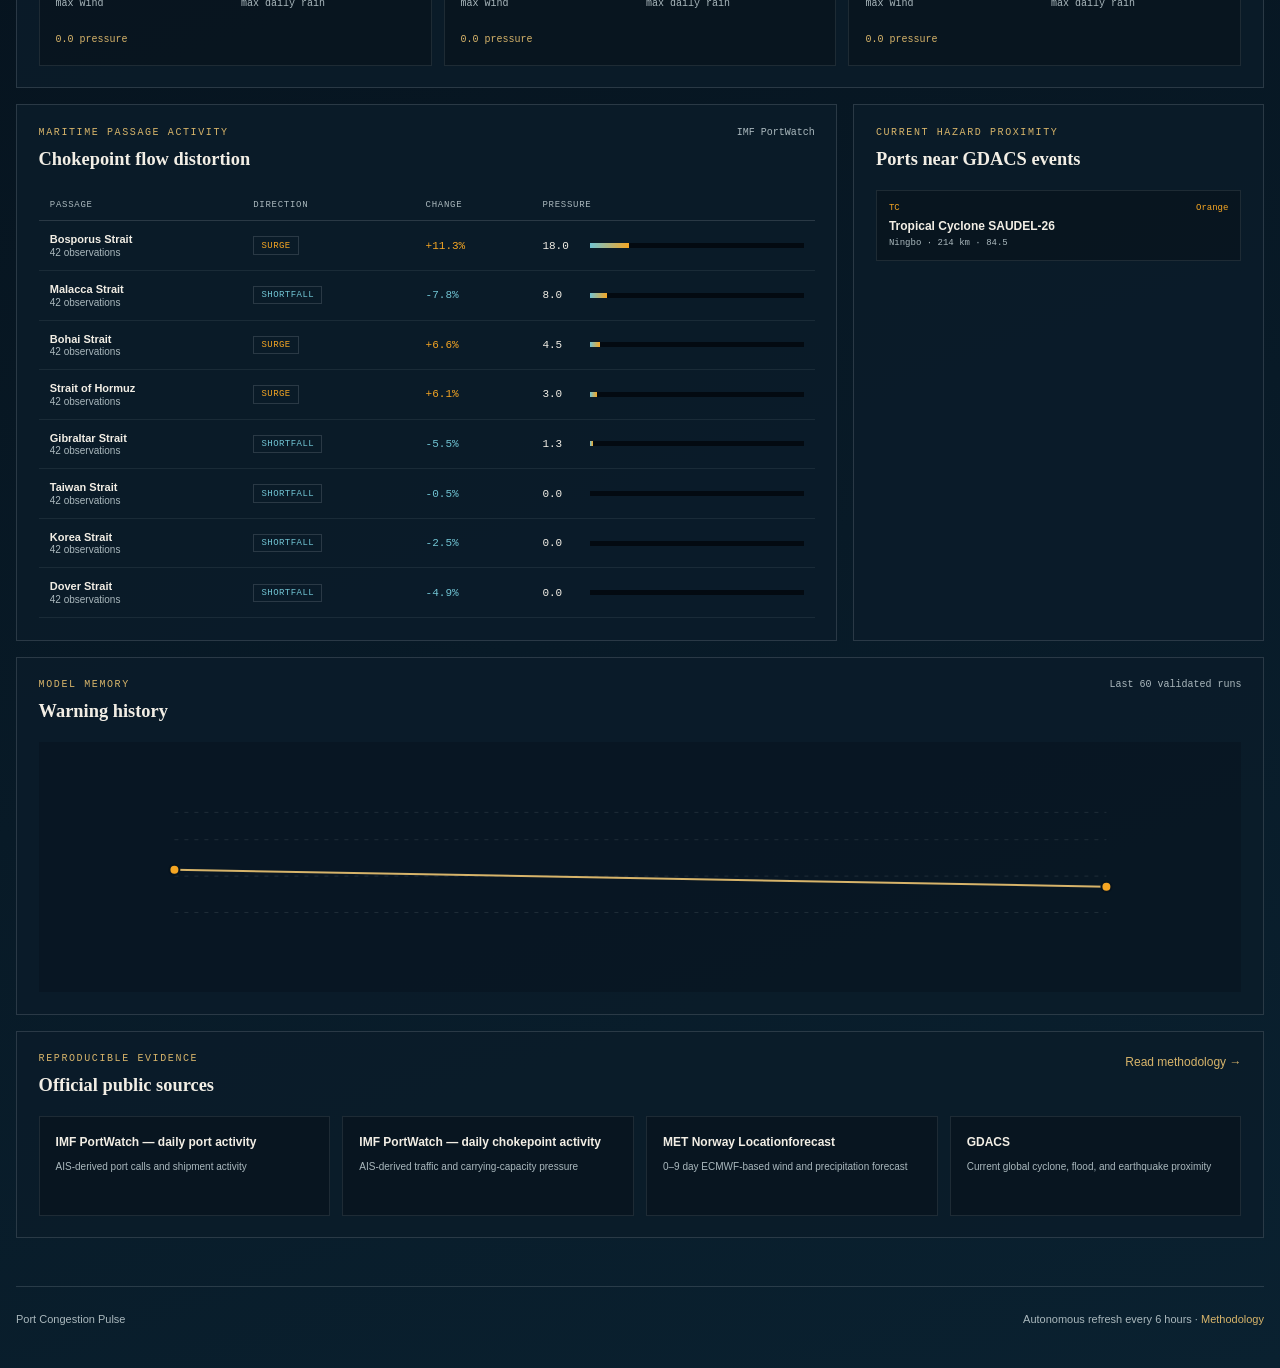
==== commit ca2b1ca2: "feat: add autonomous port disruption early warning" ====
--- a/index.html
+++ b/index.html
@@ -1,133 +1,138 @@
-<!DOCTYPE html>
+<!doctype html>
 <html lang="en">
 <head>
-  <meta charset="UTF-8">
-  <meta name="viewport" content="width=device-width, initial-scale=1.0">
-  <title>Port Congestion Pulse &mdash; MCT Intelligence</title>
-  <meta name="description" content="Port congestion, trade-flow, and shipping pressure indicators.">
-  <meta name="theme-color" content="#071522">
+  <meta charset="utf-8">
+  <meta name="viewport" content="width=device-width,initial-scale=1">
+  <title>Port Congestion Pulse — Early Warning</title>
+  <meta name="description" content="Autonomous early warning for global port and maritime chokepoint disruption pressure.">
+  <meta name="theme-color" content="#06131e">
   <link rel="canonical" href="https://monarchcastletech.github.io/port-congestion-pulse/">
-  <link rel="icon" href="assets/product-logo.svg?v=2" type="image/svg+xml">
-  <meta property="og:title" content="Port Congestion Pulse">
-  <meta property="og:description" content="Port congestion, trade-flow, and shipping pressure indicators.">
-  <meta property="og:type" content="website">
-  <meta property="og:url" content="https://monarchcastletech.github.io/port-congestion-pulse/">
-  <meta property="og:image" content="https://monarchcastletech.github.io/port-congestion-pulse/assets/mct-mark.png">
+  <link rel="icon" href="assets/product-logo.svg" type="image/svg+xml">
   <link rel="stylesheet" href="assets/style.css">
 </head>
-<body data-project="port-congestion-pulse">
-  <a class="skip-link" href="#overview">Skip to dashboard</a>
-  <header class="header">
-    <div class="header-brand">
-      <img class="brand-mark" src="assets/mct-mark.png" alt="Monarch Castle Technologies">
-      <img class="product-logo" src="assets/product-logo.svg?v=2" alt="Port Congestion Pulse">
-      <div>
-        <h1 class="visually-hidden">Port Congestion Pulse</h1>
-      </div>
-    </div>
-    <div class="header-meta">
-      <div class="live-dot"></div>
-      <span id="data-mode">Auto-refresh: 6h</span>
-      <span>|</span>
-      <span>Generated: <span id="generated-time">&mdash;</span></span>
+<body>
+  <a class="skip-link" href="#overview">Skip to warning</a>
+  <header class="site-header">
+    <a class="brand" href="./" aria-label="Port Congestion Pulse home">
+      <img class="mct-mark" src="assets/mct-mark.png" alt="Monarch Castle Technologies">
+      <span class="brand-rule" aria-hidden="true"></span>
+      <img class="product-logo" src="assets/product-logo.svg" alt="Port Congestion Pulse">
+    </a>
+    <div class="live-meta">
+      <span class="live-pill"><i></i><span id="mode">Loading</span></span>
+      <span id="generated">—</span>
     </div>
   </header>
 
-  <nav class="nav-tabs" aria-label="Dashboard sections">
-    <a class="nav-tab active" href="#overview">Overview</a>
-    <a class="nav-tab" href="#map">Map</a>
-    <a class="nav-tab" href="#llm-summary">Analysis</a>
-    <a class="nav-tab" href="#sources">Sources</a>
+  <nav class="site-nav" aria-label="Primary">
+    <a class="active" href="#overview">Warning</a>
+    <a href="#pressure">Pressure radar</a>
+    <a href="#outlook">Forward outlook</a>
+    <a href="#sources">Sources</a>
+    <a href="methodology/">Methodology</a>
   </nav>
 
-  <main class="main" id="overview">
-    <div class="alert alert-info" id="status-message">
-      <strong>Intelligence Status:</strong> Real-time global port congestion index with supply chain disruption alerts.
-    </div>
+  <main id="overview">
+    <div class="status-strip" id="status-strip" role="status">Loading validated public data…</div>
 
-    <div class="stat-grid" id="stat-grid"></div>
-
-    <div class="grid grid-map">
-      <div>
-        <div class="card">
-          <div class="card-header">
-            <div>
-              <div class="card-title">Global Activity Map</div>
-              <div class="card-subtitle">Geolocated coverage Â· updates every 6 hours</div>
-            </div>
-          </div>
-          <div class="map-container" id="map"></div>
+    <section class="warning-panel" aria-labelledby="warning-title">
+      <div class="score-block">
+        <div class="score-ring" id="score-ring">
+          <div><strong id="score">—</strong><span>/100</span></div>
         </div>
-
-        <div class="card" style="margin-top:1.5rem">
-          <div class="card-header">
-            <div>
-              <div class="card-title">Trend Analysis</div>
-              <div class="card-subtitle">Signal activity by hour Â· current snapshot</div>
-            </div>
-          </div>
-          <div class="chart-container" id="timeseries-chart"></div>
+        <div class="score-caption">Disruption pressure</div>
+      </div>
+      <div class="warning-copy">
+        <p class="eyebrow">0–9 day global early warning</p>
+        <div class="warning-heading">
+          <h1 id="warning-title">Port disruption pressure</h1>
+          <span class="state-badge" id="status">—</span>
+        </div>
+        <p class="headline" id="headline">Calculating current signal…</p>
+        <p class="interpretation" id="interpretation"></p>
+        <div class="warning-meta">
+          <span><b id="confidence">—</b> confidence</span>
+          <span><b id="coverage">—</b> feeds</span>
+          <span><b id="bonus">—</b> concurrence</span>
         </div>
       </div>
+    </section>
 
-      <div class="sidebar">
-        <div class="card">
-          <div class="card-header">
-            <div>
-              <div class="card-title">Source Activity</div>
-              <div class="card-subtitle">Domains ranked by signal count</div>
-            </div>
-          </div>
-          <table class="data-table">
-            <thead>
-              <tr><th>Source</th><th>Tone</th><th>Signals</th><th>Share</th></tr>
-            </thead>
-            <tbody id="entity-rows">
-            </tbody>
+    <section class="component-grid" id="components" aria-label="Warning components"></section>
+
+    <section class="content-grid" id="pressure">
+      <article class="panel panel-wide">
+        <header class="panel-header">
+          <div><p class="eyebrow">AIS activity anomaly</p><h2>Port pressure radar</h2></div>
+          <span class="panel-note">7 days vs prior 28</span>
+        </header>
+        <div class="table-wrap">
+          <table>
+            <thead><tr><th>Port</th><th>Direction</th><th>Change</th><th>Pressure</th></tr></thead>
+            <tbody id="port-rows"></tbody>
           </table>
         </div>
+      </article>
 
-        <div class="card">
-          <div class="card-header">
-            <div>
-              <div class="card-title">Recent Events</div>
-              <div class="card-subtitle">Last 24 hours</div>
-            </div>
-          </div>
-          <div id="event-list"></div>
+      <article class="panel">
+        <header class="panel-header">
+          <div><p class="eyebrow">Independent validation</p><h2>System markers</h2></div>
+        </header>
+        <div class="marker-list" id="markers"></div>
+      </article>
+    </section>
+
+    <section class="panel section-panel" id="outlook">
+      <header class="panel-header">
+        <div><p class="eyebrow">ECMWF-based forecast</p><h2>Seven-day port weather outlook</h2></div>
+        <span class="panel-note">10 high-activity ports</span>
+      </header>
+      <div class="weather-grid" id="weather-grid"></div>
+    </section>
+
+    <section class="content-grid">
+      <article class="panel panel-wide">
+        <header class="panel-header">
+          <div><p class="eyebrow">Maritime passage activity</p><h2>Chokepoint flow distortion</h2></div>
+          <span class="panel-note">IMF PortWatch</span>
+        </header>
+        <div class="table-wrap">
+          <table>
+            <thead><tr><th>Passage</th><th>Direction</th><th>Change</th><th>Pressure</th></tr></thead>
+            <tbody id="choke-rows"></tbody>
+          </table>
         </div>
+      </article>
 
-        
+      <article class="panel">
+        <header class="panel-header">
+          <div><p class="eyebrow">Current hazard proximity</p><h2>Ports near GDACS events</h2></div>
+        </header>
+        <div class="hazard-list" id="hazards"></div>
+      </article>
+    </section>
 
-        <div class="card">
-          <div class="card-header">
-            <div class="card-title">AI Analysis</div>
-          </div>
-          <div id="llm-summary" style="font-size:0.8125rem;color:var(--text-secondary)">
-            <p>Automated analyst brief will appear here once the next data refresh completes.</p>
-          </div>
-        </div>
+    <section class="panel section-panel">
+      <header class="panel-header">
+        <div><p class="eyebrow">Model memory</p><h2>Warning history</h2></div>
+        <span class="panel-note">Last 60 validated runs</span>
+      </header>
+      <div class="chart" id="history-chart" aria-label="Warning score history"></div>
+    </section>
 
-        <div class="card">
-          <div class="card-header">
-            <div class="card-title" id="sources">Data Sources</div>
-          </div>
-              <div id="source-tags">
-        <span class="tag-source">aisstream.io</span>
-              <span class="tag-source">Freightos</span>
-              <span class="tag-source">World Bank PMI</span>
-              <span class="tag-source">UN Comtrade</span>
-      </div>
-      </div>
-      </div>
-    </div>
+    <section class="panel section-panel" id="sources">
+      <header class="panel-header">
+        <div><p class="eyebrow">Reproducible evidence</p><h2>Official public sources</h2></div>
+        <a class="text-link" href="methodology/">Read methodology →</a>
+      </header>
+      <div class="source-grid" id="source-grid"></div>
+    </section>
   </main>
 
-  <footer class="footer">
-    <p>Port Congestion Pulse &mdash; <a href="https://monarchcastletech.github.io/">Monarch Castle Technologies</a></p>
-    <p style="margin-top:0.5rem">Auto-refreshed every 6 hours via GitHub Actions &bull; Source data available in <code>data/</code></p>
+  <footer>
+    <span>Port Congestion Pulse</span>
+    <span>Autonomous refresh every 6 hours · <a href="methodology/">Methodology</a></span>
   </footer>
-
   <script src="assets/app.js"></script>
 </body>
 </html>
--- a/assets/style.css
+++ b/assets/style.css
@@ -1,392 +1,173 @@
 :root {
-  --bg-primary: #040d15;
-  --bg-secondary: #071522;
-  --bg-card: #0f1c2a;
-  --bg-hover: #15283a;
-  --border: rgba(243, 239, 228, 0.16);
-  --text-primary: #f3efe4;
-  --text-secondary: #ded8ca;
-  --text-muted: #a9a496;
-  --accent: #d7b46a;
-  --accent-hover: #e7c882;
-  --danger: #ef4444;
-  --warning: #f59e0b;
-  --success: #10b981;
-  --info: #77b8cf;
-  --font-mono: 'JetBrains Mono', 'Fira Code', monospace;
-  --font-sans: Inter, 'Helvetica Neue', Arial, ui-sans-serif, system-ui, sans-serif;
-  --font-serif: 'Iowan Old Style', 'Palatino Linotype', 'Book Antiqua', Palatino, Georgia, serif;
-  --radius: 2px;
-  --shadow: 0 2rem 5rem rgba(0, 0, 0, 0.3);
+  --bg: #06131e;
+  --bg-deep: #030a11;
+  --card: #0b1c2a;
+  --card-2: #0e2434;
+  --line: rgba(219, 228, 231, .15);
+  --text: #f2eee5;
+  --muted: #aab8bd;
+  --gold: #d7b46a;
+  --cyan: #71c4d3;
+  --green: #22c995;
+  --amber: #f5a623;
+  --red: #f35b63;
+  --signal: var(--amber);
+  --mono: "SFMono-Regular", Consolas, "Liberation Mono", monospace;
+  --serif: Georgia, "Times New Roman", serif;
+  --sans: Inter, "Segoe UI", Arial, sans-serif;
 }
 
-*, *::before, *::after { box-sizing: border-box; margin: 0; padding: 0; }
+* { box-sizing: border-box; }
+html { scroll-behavior: smooth; }
+body { margin: 0; min-width: 320px; color: var(--text); background: radial-gradient(circle at 75% -10%, rgba(113,196,211,.12), transparent 32rem), linear-gradient(160deg, var(--bg-deep), var(--bg) 42%, #0a2130); font: 15px/1.55 var(--sans); }
+a { color: inherit; text-decoration: none; }
+a:hover { color: var(--gold); }
+a:focus-visible { outline: 2px solid var(--gold); outline-offset: 4px; }
 
-body {
-  font-family: var(--font-sans);
-  background:
-    radial-gradient(circle at 76% 10%, rgba(215, 180, 106, 0.08), transparent 25rem),
-    linear-gradient(145deg, var(--bg-primary), #071522 58%, #0b2133);
-  color: var(--text-primary);
-  line-height: 1.6;
-  min-height: 100vh;
+.skip-link { position: fixed; top: -5rem; left: 1rem; z-index: 1000; padding: .75rem 1rem; background: var(--gold); color: #071019; }
+.skip-link:focus { top: 1rem; }
+
+.site-header { min-height: 70px; padding: .7rem clamp(1rem,4vw,3rem); display: flex; align-items: center; justify-content: space-between; gap: 1rem; background: rgba(3,10,17,.94); border-bottom: 1px solid var(--line); }
+.brand { display: flex; align-items: center; min-width: 0; }
+.mct-mark { width: 39px; height: 39px; object-fit: contain; }
+.brand-rule { width: 1px; height: 35px; margin: 0 .8rem; background: var(--line); }
+.product-logo { width: clamp(170px,21vw,260px); height: 43px; object-fit: contain; object-position: left center; }
+.live-meta { display: flex; align-items: center; gap: 1.25rem; color: var(--muted); font: 11px var(--mono); }
+.live-pill { display: inline-flex; align-items: center; gap: .45rem; color: var(--text); }
+.live-pill i { width: 7px; height: 7px; background: var(--green); border-radius: 50%; box-shadow: 0 0 0 4px rgba(34,201,149,.1); }
+
+.site-nav { position: sticky; top: 0; z-index: 20; display: flex; gap: .25rem; overflow-x: auto; padding: 0 clamp(1rem,4vw,3rem); background: rgba(6,19,30,.96); border-bottom: 1px solid var(--line); }
+.site-nav { scrollbar-width: none; }
+.site-nav::-webkit-scrollbar { display: none; }
+.site-nav a { flex: 0 0 auto; padding: .85rem 1rem; color: var(--muted); font-size: 12px; border-bottom: 2px solid transparent; }
+.site-nav a.active, .site-nav a:hover { color: var(--text); border-bottom-color: var(--gold); }
+
+main { width: min(1460px, calc(100% - 2rem)); margin: 0 auto; padding: 1.25rem 0 3rem; }
+.status-strip { margin-bottom: 1rem; padding: .7rem 1rem; color: #c8e5e9; background: rgba(113,196,211,.08); border: 1px solid rgba(113,196,211,.2); border-left: 3px solid var(--cyan); font-size: 12px; }
+
+.warning-panel { display: grid; grid-template-columns: 220px 1fr; align-items: center; gap: clamp(1.5rem,4vw,4rem); min-height: 300px; padding: clamp(1.5rem,4vw,3rem); background: linear-gradient(120deg, rgba(14,36,52,.96), rgba(8,24,36,.9)); border: 1px solid var(--line); box-shadow: 0 2rem 6rem rgba(0,0,0,.25); }
+.warning-copy { min-width: 0; }
+.score-block { text-align: center; }
+.score-ring { --score: 0deg; width: 180px; height: 180px; margin: 0 auto; display: grid; place-items: center; border-radius: 50%; background: conic-gradient(var(--signal) var(--score), rgba(255,255,255,.08) 0); position: relative; }
+.score-ring::before { content: ""; position: absolute; inset: 10px; border-radius: 50%; background: #0b1c2a; border: 1px solid var(--line); }
+.score-ring div { position: relative; display: flex; align-items: baseline; }
+.score-ring strong { font: 700 48px/1 var(--mono); }
+.score-ring span { color: var(--muted); font: 12px var(--mono); }
+.score-caption { margin-top: .75rem; color: var(--muted); text-transform: uppercase; letter-spacing: .14em; font: 10px var(--mono); }
+.eyebrow { margin: 0 0 .45rem; color: var(--gold); text-transform: uppercase; letter-spacing: .16em; font: 10px var(--mono); }
+.warning-heading { display: flex; align-items: center; gap: 1rem; flex-wrap: wrap; }
+h1, h2 { margin: 0; font-family: var(--serif); font-weight: 600; }
+h1 { font-size: clamp(2rem,5vw,4rem); line-height: 1.05; }
+h2 { font-size: 1.15rem; }
+.state-badge { padding: .35rem .7rem; color: var(--signal); background: color-mix(in srgb, var(--signal) 12%, transparent); border: 1px solid color-mix(in srgb, var(--signal) 45%, transparent); font: 700 11px var(--mono); letter-spacing: .08em; }
+.headline { margin: 1.25rem 0 .4rem; font-size: clamp(1.05rem,2vw,1.35rem); }
+.interpretation { max-width: 900px; margin: 0; color: var(--muted); }
+.warning-meta { display: flex; flex-wrap: wrap; gap: .65rem 1.75rem; margin-top: 1.5rem; color: var(--muted); font: 11px var(--mono); }
+.warning-meta b { color: var(--text); }
+
+body[data-status="baseline"] { --signal: var(--green); }
+body[data-status="watch"] { --signal: var(--amber); }
+body[data-status="elevated"] { --signal: #ff8a3d; }
+body[data-status="high"], body[data-status="severe"] { --signal: var(--red); }
+
+.component-grid { display: grid; grid-template-columns: repeat(4,1fr); gap: 1rem; margin: 1rem 0; }
+.component-card { min-width: 0; padding: 1.15rem; background: rgba(11,28,42,.88); border: 1px solid var(--line); }
+.component-top { display: flex; justify-content: space-between; gap: .5rem; color: var(--muted); font-size: 11px; text-transform: uppercase; letter-spacing: .08em; }
+.component-top b { color: var(--gold); font-family: var(--mono); }
+.component-card > strong { display: block; margin: .65rem 0; font: 700 29px var(--mono); }
+.component-card small { color: var(--muted); font-size: 10px; }
+.meter { height: 5px; margin-bottom: .55rem; overflow: hidden; background: var(--bg-deep); }
+.meter i { display: block; height: 100%; background: linear-gradient(90deg,var(--cyan),var(--signal)); }
+
+.content-grid { display: grid; grid-template-columns: minmax(0,1.6fr) minmax(300px,.8fr); gap: 1rem; margin-top: 1rem; }
+.panel { min-width: 0; padding: 1.35rem; background: rgba(11,28,42,.88); border: 1px solid var(--line); overflow: hidden; }
+.section-panel { margin-top: 1rem; }
+.panel-header { display: flex; align-items: flex-start; justify-content: space-between; gap: 1rem; margin-bottom: 1rem; }
+.panel-note { color: var(--muted); white-space: nowrap; font: 10px var(--mono); }
+.text-link { color: var(--gold); font-size: 12px; }
+
+.table-wrap { overflow-x: auto; }
+table { width: 100%; min-width: 600px; border-collapse: collapse; }
+th { padding: .65rem .7rem; color: var(--muted); text-align: left; text-transform: uppercase; letter-spacing: .08em; font: 9px var(--mono); border-bottom: 1px solid var(--line); }
+td { padding: .75rem .7rem; font: 11px var(--mono); border-bottom: 1px solid rgba(219,228,231,.08); }
+td:first-child { font-family: var(--sans); }
+td b, td small { display: block; }
+td small { margin-top: .1rem; color: var(--muted); font-size: 10px; }
+.positive { color: var(--amber); }
+.negative { color: var(--cyan); }
+.direction { display: inline-block; padding: .2rem .45rem; text-transform: uppercase; letter-spacing: .05em; font-size: 9px; border: 1px solid var(--line); }
+.direction.surge { color: var(--amber); }
+.direction.shortfall { color: var(--cyan); }
+.inline-score { display: grid; grid-template-columns: 40px minmax(80px,1fr); align-items: center; gap: .5rem; }
+.inline-score i { height: 5px; overflow: hidden; background: var(--bg-deep); }
+.inline-score em { display: block; height: 100%; background: linear-gradient(90deg,var(--cyan),var(--amber)); }
+
+.marker-list, .hazard-list { display: grid; gap: .55rem; }
+.marker { display: grid; grid-template-columns: 12px 1fr auto; align-items: center; gap: .7rem; padding: .7rem 0; border-bottom: 1px solid rgba(219,228,231,.08); }
+.marker > i { width: 9px; height: 9px; border-radius: 50%; background: var(--signal); box-shadow: 0 0 0 4px rgba(255,255,255,.04); }
+.marker div { min-width: 0; }
+.marker b, .marker span { display: block; }
+.marker b { font-size: 12px; }
+.marker span { color: var(--muted); font: 9px var(--mono); }
+.marker strong { color: var(--muted); font: 9px var(--mono); }
+
+.weather-grid { display: grid; grid-template-columns: repeat(3,1fr); gap: .75rem; }
+.weather-card { padding: 1rem; background: rgba(3,10,17,.35); border: 1px solid rgba(219,228,231,.1); }
+.weather-card > div:first-child { display: flex; justify-content: space-between; gap: .5rem; }
+.weather-card b, .weather-card small { display: block; }
+.weather-card > div small { color: var(--muted); font-size: 10px; }
+.weather-metrics { display: grid; grid-template-columns: 1fr 1fr; gap: .75rem; margin: 1rem 0; }
+.weather-metrics span { color: var(--muted); font: 10px var(--mono); }
+.weather-metrics b { color: var(--text); font-size: 18px; }
+.weather-metrics small { margin-top: .15rem; }
+.weather-card em { color: var(--gold); font: normal 10px var(--mono); }
+
+.hazard { display: block; padding: .75rem; background: rgba(3,10,17,.35); border: 1px solid rgba(219,228,231,.1); }
+.hazard > div { display: flex; justify-content: space-between; gap: .5rem; margin-bottom: .3rem; }
+.hazard span, .hazard strong { color: var(--signal); font: 9px var(--mono); }
+.hazard b, .hazard small { display: block; }
+.hazard b { font-size: 12px; }
+.hazard small { margin-top: .15rem; color: var(--muted); font: 9px var(--mono); }
+
+.chart { min-height: 220px; background: rgba(3,10,17,.25); }
+.chart svg { display: block; width: 100%; height: 250px; }
+.gridline { stroke: rgba(219,228,231,.1); stroke-dasharray: 4 6; }
+.history-line { fill: none; stroke: var(--gold); stroke-width: 2; }
+.history-point { fill: var(--signal); stroke: #07131d; stroke-width: 2; }
+
+.source-grid { display: grid; grid-template-columns: repeat(4,1fr); gap: .75rem; }
+.source-grid a { min-height: 100px; padding: 1rem; background: rgba(3,10,17,.35); border: 1px solid rgba(219,228,231,.1); }
+.source-grid b, .source-grid span { display: block; }
+.source-grid b { font-size: 12px; }
+.source-grid span { margin-top: .45rem; color: var(--muted); font-size: 10px; }
+.empty { color: var(--muted); text-align: center; padding: 2rem; font: 11px var(--mono); }
+
+footer { width: min(1460px,calc(100% - 2rem)); margin: 0 auto; padding: 1.5rem 0 2.5rem; display: flex; justify-content: space-between; gap: 1rem; color: var(--muted); border-top: 1px solid var(--line); font-size: 11px; }
+footer a { color: var(--gold); }
+
+@media (max-width: 980px) {
+  .component-grid { grid-template-columns: repeat(2,1fr); }
+  .content-grid { grid-template-columns: 1fr; }
+  .weather-grid, .source-grid { grid-template-columns: repeat(2,1fr); }
 }
 
-a { color: var(--accent); text-decoration: none; }
-a:hover { color: var(--accent-hover); }
-a:focus-visible, button:focus-visible { outline: 3px solid var(--accent-hover); outline-offset: 3px; }
-
-.header {
-  background: rgba(4, 13, 21, 0.94);
-  border-bottom: 1px solid var(--border);
-  padding: 0.8rem 2rem;
-  display: flex;
-  align-items: center;
-  justify-content: space-between;
-  position: sticky;
-  top: 0;
-  z-index: 100;
+@media (max-width: 660px) {
+  .site-header { align-items: flex-start; }
+  .brand-rule { margin: 0 .45rem; }
+  .mct-mark { width: 33px; height: 33px; }
+  .product-logo { width: min(49vw,190px); height: 37px; }
+  .live-meta { flex: 0 0 auto; display: block; text-align: right; }
+  .live-meta > span:last-child { display: none; }
+  main { width: min(100% - 1rem,1460px); }
+  .warning-panel { grid-template-columns: 1fr; text-align: center; }
+  .warning-heading { justify-content: center; }
+  .warning-heading h1 { max-width: 100%; font-size: clamp(1.8rem,9vw,2.35rem); overflow-wrap: anywhere; }
+  .warning-meta { justify-content: center; }
+  .score-ring { width: 150px; height: 150px; }
+  .score-ring strong { font-size: 41px; }
+  .component-grid, .weather-grid, .source-grid { grid-template-columns: 1fr; }
+  .panel { padding: 1rem; }
+  footer { width: calc(100% - 1rem); flex-direction: column; }
 }
 
-.header-brand {
-  display: flex;
-  align-items: center;
-  gap: 0.75rem;
-}
-
-.header-brand h1 {
-  font-family: var(--font-serif);
-  font-size: 1.35rem;
-  font-weight: 600;
-  color: var(--text-primary);
-}
-
-.brand-mark {
-  width: 42px;
-  height: 42px;
-  object-fit: contain;
-  flex: 0 0 auto;
-}
-
-.product-logo { width: clamp(180px, 23vw, 260px); height: 48px; object-fit: contain; object-position: left center; }
-.visually-hidden { position: absolute; width: 1px; height: 1px; padding: 0; margin: -1px; overflow: hidden; clip: rect(0 0 0 0); white-space: nowrap; border: 0; }
-
-.header-meta {
-  display: flex;
-  align-items: center;
-  gap: 1.5rem;
-  font-size: 0.8125rem;
-  color: var(--text-muted);
-}
-
-.header-meta .live-dot {
-  width: 8px;
-  height: 8px;
-  background: var(--success);
-  border-radius: 50%;
-  animation: pulse 2s infinite;
-}
-
-@keyframes pulse {
-  0%, 100% { opacity: 1; }
-  50% { opacity: 0.4; }
-}
-
-.nav-tabs {
-  display: flex;
-  gap: 0.25rem;
-  background: var(--bg-secondary);
-  border-bottom: 1px solid var(--border);
-  padding: 0 2rem;
-}
-
-.nav-tab {
-  padding: 0.75rem 1.25rem;
-  font-size: 0.875rem;
-  color: var(--text-muted);
-  border-bottom: 2px solid transparent;
-  cursor: pointer;
-  border-top: 0;
-  border-left: 0;
-  border-right: 0;
-  background: transparent;
-  font: inherit;
-  transition: all 0.2s;
-}
-
-.nav-tab:hover { color: var(--text-primary); }
-.nav-tab.active { color: var(--accent); border-bottom-color: var(--accent); }
-
-.main { padding: 2rem; max-width: 1600px; margin: 0 auto; overflow-x: hidden; }
-
-.grid { display: grid; gap: 1.5rem; }
-.grid-2 { grid-template-columns: repeat(2, 1fr); }
-.grid-3 { grid-template-columns: repeat(3, 1fr); }
-.grid-4 { grid-template-columns: repeat(4, 1fr); }
-.grid-map { grid-template-columns: 1fr 380px; align-items: start; min-width: 0; }
-.grid-map > div:first-child { min-width: 0; overflow: hidden; }
-
-@media (max-width: 1024px) {
-  .grid-2, .grid-3, .grid-4 { grid-template-columns: 1fr; }
-  .grid-map { grid-template-columns: 1fr; }
-}
-
-.card {
-  background: rgba(15, 28, 42, 0.86);
-  border: 1px solid var(--border);
-  border-radius: var(--radius);
-  padding: 1.5rem;
-  overflow-x: auto;
-}
-
-.card-header {
-  display: flex;
-  align-items: center;
-  justify-content: space-between;
-  margin-bottom: 1rem;
-}
-
-.card-title {
-  font-family: var(--font-serif);
-  font-size: 0.9375rem;
-  font-weight: 600;
-  color: var(--text-primary);
-}
-
-.card-subtitle {
-  font-size: 0.75rem;
-  color: var(--text-muted);
-  margin-top: 0.25rem;
-}
-
-.stat-grid {
-  display: grid;
-  grid-template-columns: repeat(4, 1fr);
-  gap: 1rem;
-  margin-bottom: 2rem;
-}
-
-@media (max-width: 768px) { .stat-grid { grid-template-columns: repeat(2, 1fr); } }
-
-.stat-card {
-  background: linear-gradient(145deg, rgba(15, 28, 42, 0.96), rgba(7, 21, 34, 0.9));
-  border: 1px solid var(--border);
-  border-radius: var(--radius);
-  padding: 1.25rem;
-}
-
-.stat-value {
-  font-size: 2rem;
-  font-weight: 700;
-  color: var(--accent-hover);
-  font-family: var(--font-mono);
-}
-
-.stat-label {
-  font-size: 0.75rem;
-  color: var(--text-muted);
-  margin-top: 0.25rem;
-}
-
-.stat-delta {
-  font-size: 0.75rem;
-  margin-top: 0.5rem;
-  font-family: var(--font-mono);
-}
-
-.stat-delta.up { color: var(--success); }
-.stat-delta.down { color: var(--danger); }
-.stat-delta.neutral { color: var(--text-muted); }
-
-.badge {
-  display: inline-flex;
-  align-items: center;
-  gap: 0.375rem;
-  padding: 0.25rem 0.625rem;
-  font-size: 0.6875rem;
-  font-weight: 600;
-  border-radius: 999px;
-  text-transform: uppercase;
-  letter-spacing: 0.05em;
-}
-
-.badge-danger { background: rgba(239,68,68,0.15); color: var(--danger); }
-.badge-warning { background: rgba(245,158,11,0.15); color: var(--warning); }
-.badge-success { background: rgba(16,185,129,0.15); color: var(--success); }
-.badge-info { background: rgba(6,182,212,0.15); color: var(--info); }
-
-.map-container {
-  background: var(--bg-primary);
-  border: 1px solid var(--border);
-  border-radius: var(--radius);
-  height: 500px;
-  position: relative;
-  overflow: hidden;
-  width: 100%;
-}
-
-.map-container svg { width: 100%; height: 100%; }
-
-.sidebar {
-  display: flex;
-  flex-direction: column;
-  gap: 1rem;
-  min-width: 0;
-}
-
-.list-item {
-  display: flex;
-  align-items: center;
-  justify-content: space-between;
-  padding: 0.75rem 0;
-  border-bottom: 1px solid var(--border);
-}
-
-.list-item:last-child { border-bottom: none; }
-
-.list-item-title { font-size: 0.875rem; font-weight: 500; overflow: hidden; text-overflow: ellipsis; white-space: nowrap; max-width: 220px; }
-.list-item-meta { font-size: 0.75rem; color: var(--text-muted); }
-
-.data-table {
-  width: 100%;
-  border-collapse: collapse;
-  font-size: 0.8125rem;
-  table-layout: fixed;
-}
-
-.data-table th {
-  text-align: left;
-  padding: 0.625rem 0.75rem;
-  color: var(--text-muted);
-  font-weight: 600;
-  font-size: 0.6875rem;
-  text-transform: uppercase;
-  letter-spacing: 0.05em;
-  border-bottom: 1px solid var(--border);
-}
-
-.data-table td {
-  padding: 0.625rem 0.75rem;
-  border-bottom: 1px solid rgba(45,55,72,0.5);
-  font-family: var(--font-mono);
-  font-size: 0.75rem;
-  max-width: 180px;
-  overflow: hidden;
-  text-overflow: ellipsis;
-  white-space: nowrap;
-}
-
-.data-table tr:hover td { background: var(--bg-hover); }
-
-.score-bar {
-  height: 6px;
-  background: var(--bg-primary);
-  border-radius: 3px;
-  overflow: hidden;
-  flex: 1;
-  min-width: 80px;
-}
-
-.score-bar-fill {
-  height: 100%;
-  border-radius: 3px;
-  transition: width 0.5s ease;
-}
-
-.score-high { background: var(--danger); }
-.score-medium { background: var(--warning); }
-.score-low { background: var(--success); }
-
-.chart-container {
-  height: 250px;
-  position: relative;
-}
-
-.chart-container svg { width: 100%; height: 100%; }
-.chart-empty { display: grid; height: 100%; place-items: center; color: var(--text-muted); font-family: var(--font-mono); font-size: 0.75rem; }
-
-.footer {
-  text-align: center;
-  padding: 2rem;
-  color: var(--text-muted);
-  font-size: 0.75rem;
-  border-top: 1px solid var(--border);
-  margin-top: 2rem;
-}
-
-.footer p:first-child { color: var(--text-secondary); font-family: var(--font-serif); font-size: 0.9rem; }
-.footer a { text-decoration: underline; text-underline-offset: 0.2em; }
-
-.tag-source {
-  font-size: 0.625rem;
-  color: var(--text-muted);
-  font-family: var(--font-mono);
-  background: var(--bg-primary);
-  padding: 0.125rem 0.375rem;
-  border-radius: 3px;
-}
-
-.btn {
-  display: inline-flex;
-  align-items: center;
-  gap: 0.5rem;
-  padding: 0.5rem 1rem;
-  font-size: 0.8125rem;
-  font-weight: 500;
-  border-radius: 6px;
-  border: 1px solid var(--border);
-  background: var(--bg-card);
-  color: var(--text-primary);
-  cursor: pointer;
-  transition: all 0.2s;
-}
-
-.btn:hover { background: var(--bg-hover); border-color: var(--accent); }
-.btn-primary { background: var(--accent); border-color: var(--accent); color: white; }
-.btn-primary:hover { background: var(--accent-hover); }
-
-.alert {
-  padding: 0.75rem 1rem;
-  border-radius: 6px;
-  font-size: 0.8125rem;
-  margin-bottom: 1rem;
-  border-left: 3px solid;
-}
-
-.alert-info { background: rgba(6,182,212,0.1); border-color: var(--info); }
-.alert-warning { background: rgba(245,158,11,0.1); border-color: var(--warning); }
-.alert-danger { background: rgba(239,68,68,0.1); border-color: var(--danger); }
-
-.axis text { fill: var(--text-muted); font-size: 10px; }
-.axis path, .axis line { stroke: var(--border); }
-
-.tooltip {
-  position: absolute;
-  background: var(--bg-secondary);
-  border: 1px solid var(--border);
-  border-radius: 6px;
-  padding: 0.75rem;
-  font-size: 0.75rem;
-  pointer-events: none;
-  z-index: 1000;
-  box-shadow: var(--shadow);
-  max-width: 250px;
-}
-
-.skip-link { position: fixed; left: 1rem; top: -5rem; z-index: 1001; padding: 0.75rem 1rem; color: var(--bg-primary); background: var(--accent-hover); }
-.skip-link:focus { top: 1rem; }
-
-@media (max-width: 720px) {
-  .header { position: static; padding: 0.8rem 1rem; align-items: flex-start; }
-  .product-logo { width: clamp(150px, 48vw, 220px); height: 42px; }
-  .header-meta { gap: 0.6rem; flex-wrap: wrap; justify-content: flex-end; }
-  .header-meta span:nth-of-type(2) { display: none; }
-  .nav-tabs { padding: 0 0.5rem; overflow-x: auto; }
-  .nav-tab { padding: 0.7rem 0.9rem; white-space: nowrap; }
-  .main { padding: 1rem; }
-  .card { padding: 1rem; }
-}
-
-@media (prefers-reduced-motion: reduce) {
-  *, *::before, *::after { scroll-behavior: auto !important; animation-duration: 0.01ms !important; animation-iteration-count: 1 !important; transition-duration: 0.01ms !important; }
-}
+@media (prefers-reduced-motion: reduce) { html { scroll-behavior: auto; } }
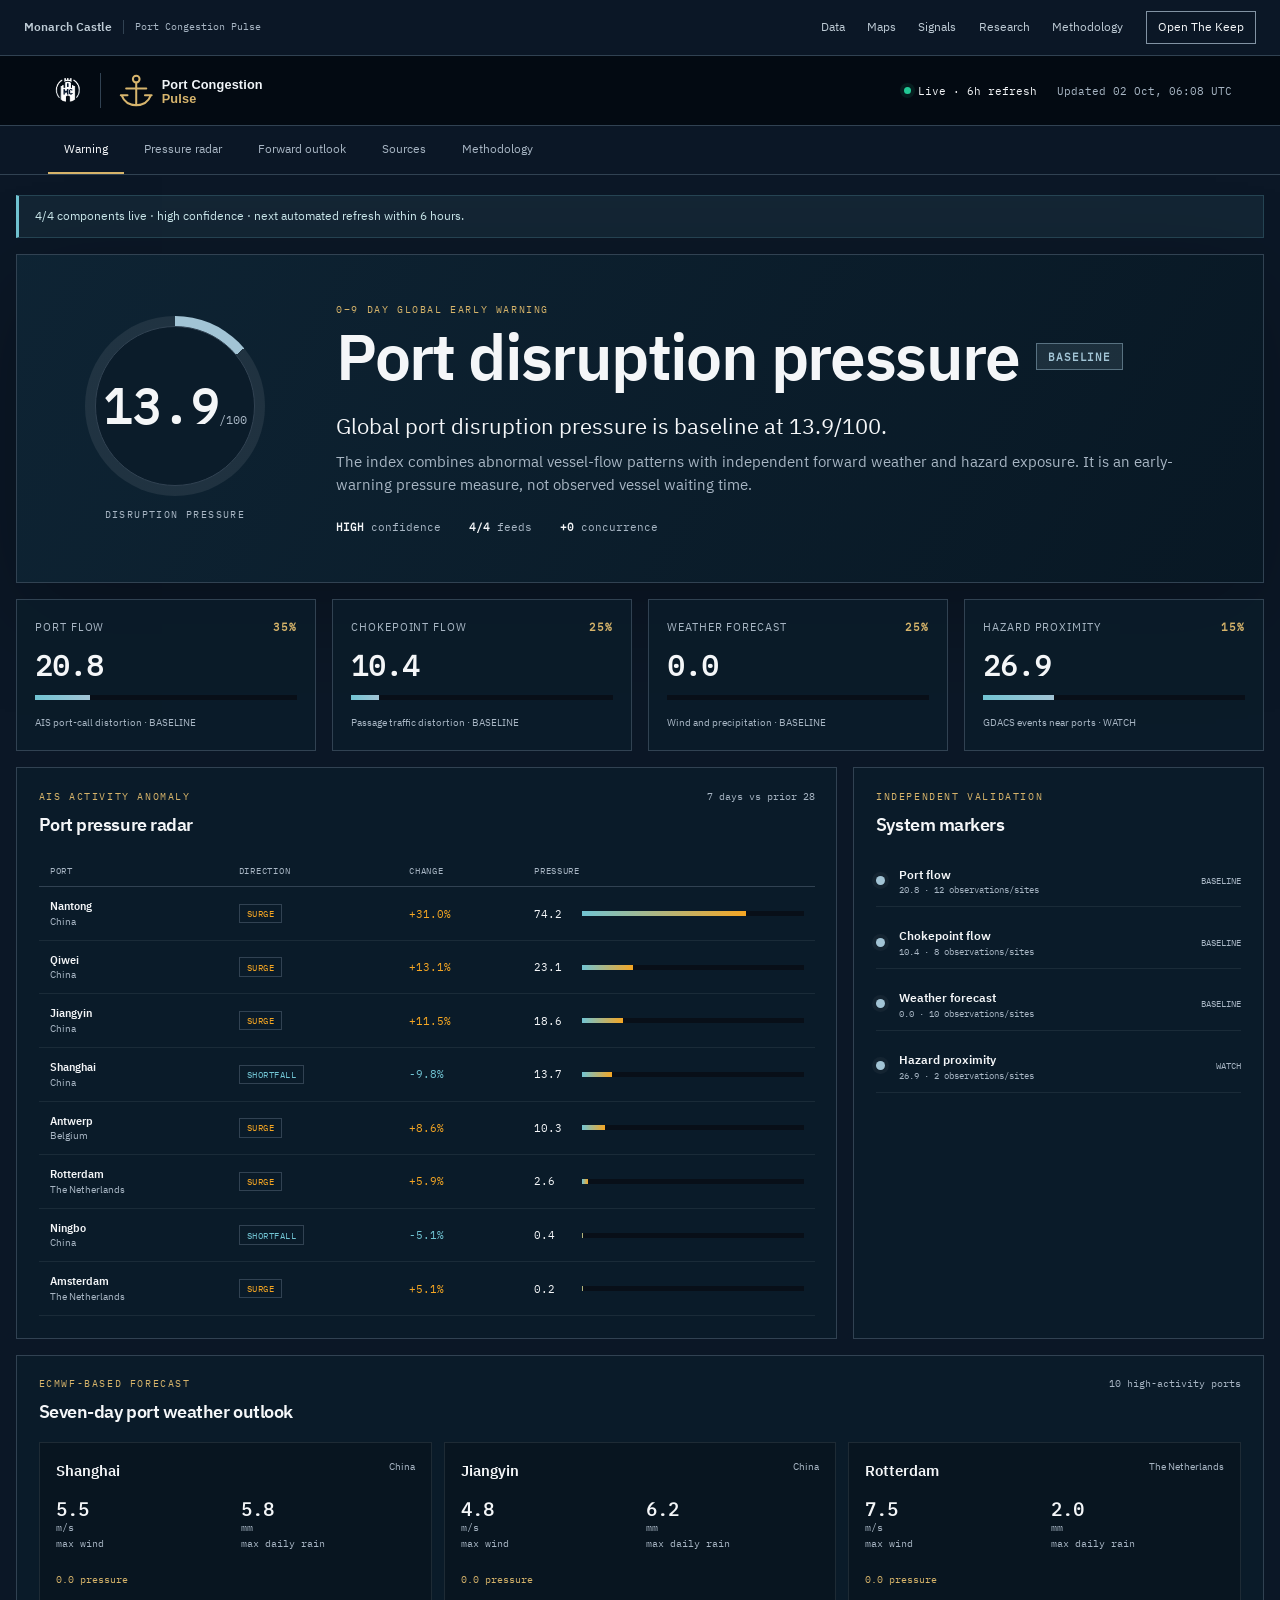
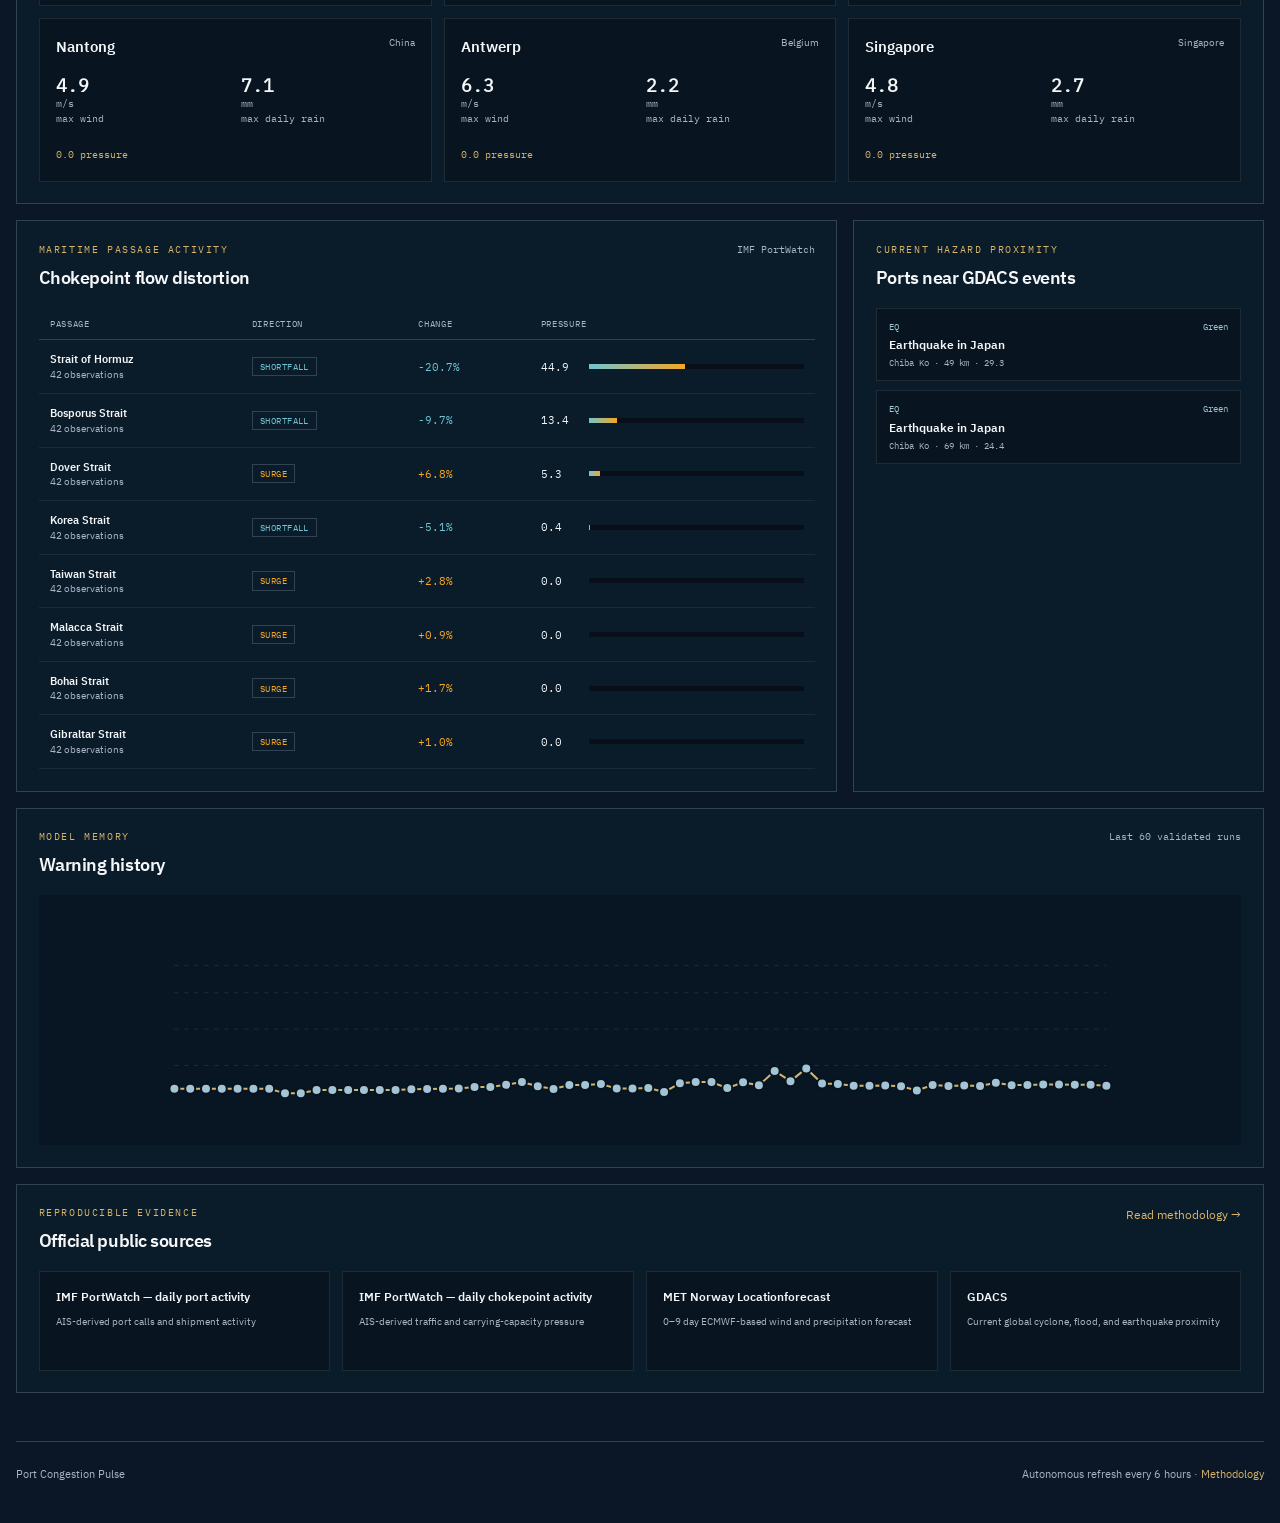
==== commit 3dbfaa51: "Adopt Monarch Castle public design 2026.10" ====
--- a/index.html
+++ b/index.html
@@ -9,8 +9,10 @@
   <link rel="canonical" href="https://monarchcastletech.github.io/port-congestion-pulse/">
   <link rel="icon" href="assets/product-logo.svg" type="image/svg+xml">
   <link rel="stylesheet" href="assets/style.css">
+<link rel="stylesheet" href="./assets/monarch/design.css">
 </head>
-<body>
+<body class="monarch-product" data-monarch-product="port-congestion-pulse">
+<header class="monarch-shell"><a class="monarch-shell-brand" href="https://monarchcastle.com/">Monarch Castle<span class="monarch-shell-product">Port Congestion Pulse</span></a><nav aria-label="Monarch Castle collection"><a href="https://monarchcastle.com/datasets/">Data</a><a href="https://monarchcastle.com/products/">Maps</a><a href="https://monarchcastle.com/insights/">Signals</a><a href="https://monarchcastle.com/developers/">Research</a><a href="https://monarchcastle.com/methodology/">Methodology</a><a class="monarch-shell-keep" href="https://monarchcastle.com/platform/">Open The Keep</a></nav><details><summary>Collection</summary><nav aria-label="Monarch Castle collection"><a href="https://monarchcastle.com/datasets/">Data</a><a href="https://monarchcastle.com/products/">Maps</a><a href="https://monarchcastle.com/insights/">Signals</a><a href="https://monarchcastle.com/developers/">Research</a><a href="https://monarchcastle.com/methodology/">Methodology</a><a class="monarch-shell-keep" href="https://monarchcastle.com/platform/">Open The Keep</a></nav></details></header>
   <a class="skip-link" href="#overview">Skip to warning</a>
   <header class="site-header">
     <a class="brand" href="./" aria-label="Port Congestion Pulse home">
--- a/assets/monarch/design.css
+++ b/assets/monarch/design.css
@@ -0,0 +1,38 @@
+/* Monarch Castle public product design, version 2026.10. Source: main site. */
+@font-face{font-family:"IBM Plex Sans";src:url("./fonts/IBMPlexSans-Regular.woff2") format("woff2");font-weight:400;font-display:swap}
+@font-face{font-family:"IBM Plex Sans";src:url("./fonts/IBMPlexSans-SemiBold.woff2") format("woff2");font-weight:600 800;font-display:swap}
+@font-face{font-family:"IBM Plex Mono";src:url("./fonts/IBMPlexMono-Regular.woff2") format("woff2");font-weight:400;font-display:swap}
+:root{--monarch-shell-height:3.5rem;--monarch-navy:#0B1726;--monarch-paper:#F4F6F8;--monarch-steel:#315E7C;--monarch-bronze:#9B8357}
+body.monarch-product{
+ --bg:#0B1726;--bg-primary:#0B1726;--bg-secondary:#122232;--bg-panel:#122232;--bg-panel-soft:#162A3B;--bg-card:#122232;--bg-hover:#1D3345;--bg-map:#0B1726;--ocean:#0B1726;--bg-deep:#080F18;--panel:#122232;--panel-2:#162A3B;--panel-soft:#162A3B;--panel-raised:#162A3B;--card:#122232;--elev:#122232;
+ --border:#314252;--border-2:#4D6376;--border-soft:#243746;--border-strong:#4D6376;--line:#314252;
+ --text:#F4F6F8;--text-primary:#F4F6F8;--text-secondary:#BECBD5;--text-2:#A8B6C4;--text-3:#8498AA;--text-muted:#A8B6C4;--text-faint:#8498AA;--muted:#A8B6C4;--faint:#8498AA;
+ --accent:#A2C4D5;--accent-hover:#D6E4ED;--accent-soft:rgba(162,196,213,.12);--signal:#A2C4D5;--signal-strong:#D6E4ED;
+ --sans:"IBM Plex Sans",Arial,sans-serif;--serif:var(--sans);--mono:"IBM Plex Mono",monospace;--font-sans:var(--sans);--font-serif:var(--sans);--font-heading:var(--sans);--font-body:var(--sans);--font-mono:var(--mono);
+ font-family:var(--sans);background:var(--bg);font-variant-numeric:tabular-nums;
+}
+.monarch-product h1,.monarch-product h2,.monarch-product h3,.monarch-product h4{font-family:"IBM Plex Sans",Arial,sans-serif!important;letter-spacing:-.025em}
+.monarch-product .topbar,.monarch-product .header,.monarch-product .site-nav{background:#0B1726;border-color:#314252}
+.monarch-product :focus-visible{outline:3px solid #B99558;outline-offset:3px}
+.monarch-shell{box-sizing:border-box!important;height:var(--monarch-shell-height)!important;min-height:var(--monarch-shell-height)!important;width:100%!important;display:flex!important;align-items:center!important;justify-content:space-between!important;gap:1.5rem!important;padding:0 1.5rem!important;background:#0B1726!important;border:0!important;border-bottom:1px solid #314252!important;color:#F4F6F8!important;position:relative;z-index:150;font:400 12px/1.4 "IBM Plex Sans",Arial,sans-serif!important;flex-shrink:0}
+.monarch-shell *{box-sizing:border-box}
+.monarch-shell-brand{display:flex!important;align-items:center!important;gap:.7rem!important;color:#F4F6F8!important;text-decoration:none!important;white-space:nowrap!important;font-weight:600!important;font-size:13px!important}
+.monarch-shell-product{font:400 10px/1.4 "IBM Plex Mono",monospace!important;letter-spacing:0!important;text-transform:none!important;color:#A8B6C4!important;border-left:1px solid #314252!important;padding-left:.7rem!important;max-width:21rem;overflow:hidden;text-overflow:ellipsis}
+.monarch-shell nav{display:flex!important;align-items:center!important;gap:1.4rem!important;position:static!important;width:auto!important;background:transparent!important;margin:0!important;padding:0!important;border:0!important}
+.monarch-shell a{color:#BECBD5!important;text-decoration:none!important;white-space:nowrap!important;font-size:12px!important;line-height:1.4!important;letter-spacing:0!important;text-transform:none!important}
+.monarch-shell a:hover{text-decoration:underline!important;color:#FFF!important}
+.monarch-shell .monarch-shell-keep{padding:.45rem .7rem!important;border:1px solid #8293A3!important;color:#F4F6F8!important}
+.monarch-shell details{display:none;position:relative}
+.monarch-shell summary{cursor:pointer;padding:.5rem;font-size:12px}
+.monarch-product-surface{position:relative;transform:translateZ(0);height:calc(100dvh - var(--monarch-shell-height));min-height:0;overflow:hidden}
+.monarch-product-surface #root,.monarch-product-surface .esg-app{height:100%;min-height:0}
+.monarch-product-surface .min-h-screen{min-height:100%!important}
+.monarch-product-surface .h-screen,.monarch-product-surface .h-dvh{height:100%!important}
+body[data-monarch-product="nuclear-energy-intelligence"] .site-nav{top:var(--monarch-shell-height)}
+body[data-monarch-product="georisk"]>.monarch-shell{position:fixed;top:0}
+body[data-monarch-product="georisk"] .shell-topbar{top:var(--monarch-shell-height)}
+body[data-monarch-product="georisk"] .shell-sidebar{top:calc(4rem + var(--monarch-shell-height));height:calc(100dvh - 4rem - var(--monarch-shell-height))}
+body[data-monarch-product="georisk"] main.min-h-screen{padding-top:calc(4rem + var(--monarch-shell-height))}
+@media(max-width:900px){.monarch-shell-product{max-width:14rem}.monarch-shell>nav{display:none!important}.monarch-shell details{display:block}.monarch-shell details[open]>nav{position:absolute!important;right:0!important;top:2.3rem!important;display:flex!important;flex-direction:column!important;align-items:stretch!important;gap:1rem!important;width:12rem!important;padding:1.25rem!important;background:#0B1726!important;border:1px solid #314252!important;z-index:200}}
+@media(max-width:480px){.monarch-shell{padding:0 1rem!important;gap:.5rem!important}.monarch-shell-product{display:none}.monarch-shell-brand{font-size:12px!important}}
+@media(prefers-reduced-motion:reduce){.monarch-product *,.monarch-product *::before,.monarch-product *::after{animation:none!important;transition:none!important;scroll-behavior:auto!important}}
